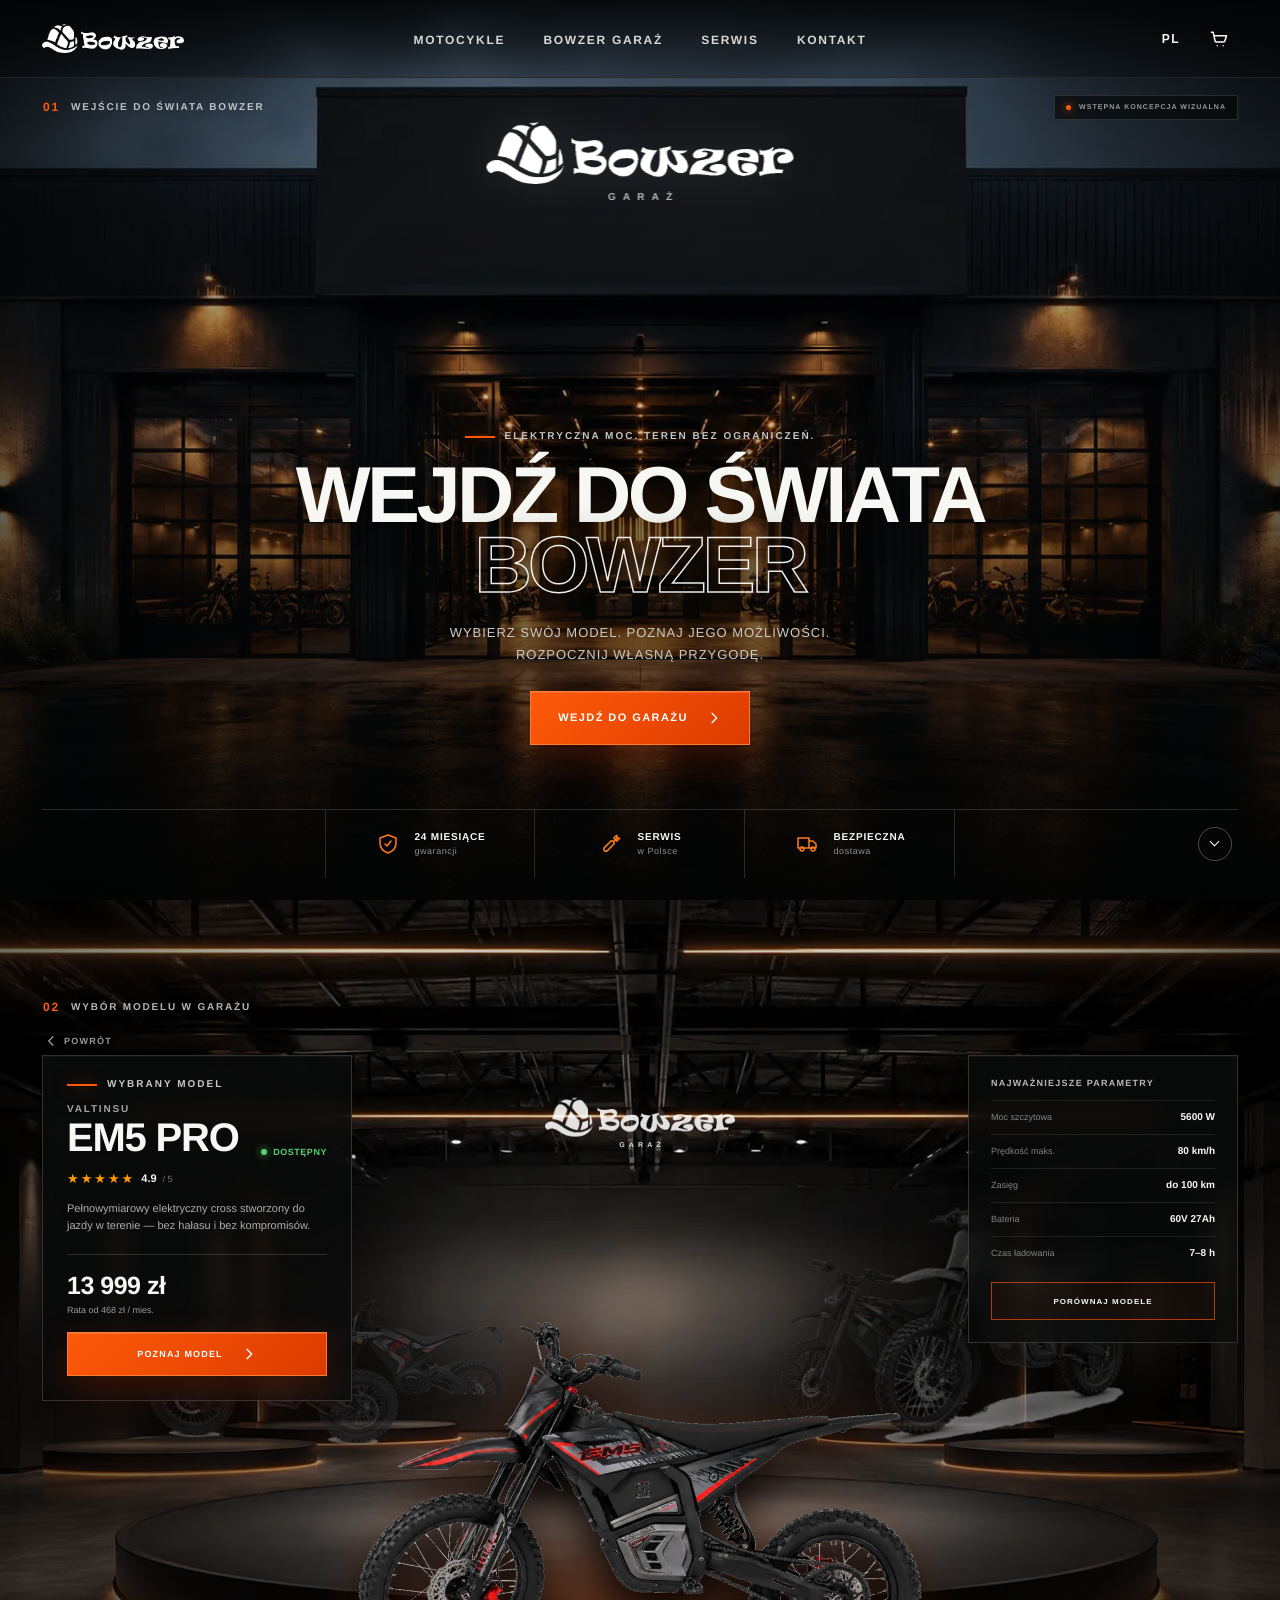
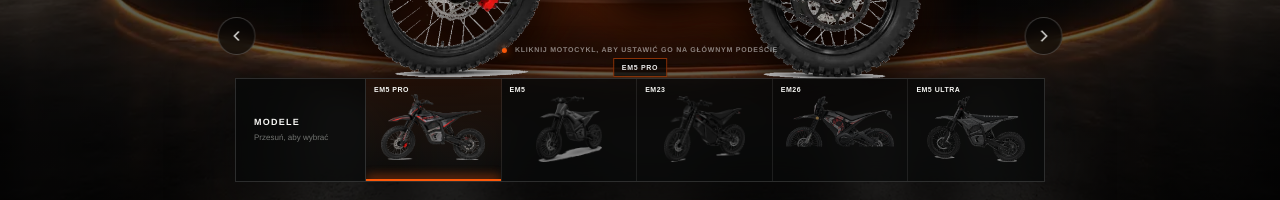
==== bowzer-demo/index.html @ 8c0ab588 "Refresh Bowzer showroom layout" ====
<!doctype html>
<html lang="pl">
<head>
  <meta charset="utf-8">
  <meta name="viewport" content="width=device-width, initial-scale=1">
  <meta name="theme-color" content="#050606">
  <meta name="robots" content="noindex, nofollow, noarchive">
  <title>Bowzer Garaż — wstępna koncepcja wizualna</title>
  <link rel="stylesheet" href="styles.css?v=20260718-4">
</head>
<body>
  <header class="site-header">
    <a class="header-brand" href="#entrance" aria-label="Bowzer — strona główna">
      <img data-asset="bowzer-logo-white.png" src="[data-uri]" alt="Bowzer">
    </a>
    <nav class="desktop-nav" aria-label="Główna nawigacja">
      <a href="#showroom">Motocykle</a>
      <a href="#showroom">Bowzer Garaż</a>
      <a href="#showroom">Serwis</a>
      <a href="#showroom">Kontakt</a>
    </nav>
    <div class="header-actions">
      <button class="language" type="button" aria-label="Język polski">PL</button>
      <button class="icon-button cart" type="button" aria-label="Koszyk">
        <svg viewBox="0 0 24 24" aria-hidden="true"><path d="M3 4h2l2.2 10.1a2 2 0 0 0 2 1.6h7.9a2 2 0 0 0 1.9-1.4L21 8H7M10 20h.01M17 20h.01"/></svg>
      </button>
      <button class="icon-button menu" type="button" aria-label="Menu">
        <svg viewBox="0 0 24 24" aria-hidden="true"><path d="M4 7h16M4 12h16M4 17h16"/></svg>
      </button>
    </div>
  </header>
  <div class="concept-badge"><span></span>Wstępna koncepcja wizualna</div>

  <main>
    <section class="screen entrance" id="entrance" aria-labelledby="entrance-title">
      <div class="scene-label"><span>01</span> Wejście do świata Bowzer</div>
      <div class="building-brand" aria-hidden="true">
        <img data-asset="bowzer-logo-white.png" src="[data-uri]" alt="">
        <span>GARAŻ</span>
      </div>
      <div class="entrance-copy">
        <p class="eyebrow"><span></span> Elektryczna moc. Teren bez ograniczeń.</p>
        <h1 id="entrance-title">Wejdź do świata<br><strong>Bowzer</strong></h1>
        <p class="lead">Wybierz swój model. Poznaj jego możliwości.<br class="desktop-only"> Rozpocznij własną przygodę.</p>
        <a class="primary-button" href="#showroom">
          Wejdź do garażu
          <svg viewBox="0 0 24 24" aria-hidden="true"><path d="m9 5 7 7-7 7"/></svg>
        </a>
      </div>
      <div class="trust-strip" aria-label="Najważniejsze korzyści">
        <div class="trust-item">
          <span class="trust-icon"><svg viewBox="0 0 24 24" aria-hidden="true"><path d="M12 3 20 6v5c0 5-3.4 8.4-8 10-4.6-1.6-8-5-8-10V6l8-3Z"/><path d="m9 12 2 2 4-5"/></svg></span>
          <span><b>24 miesiące</b><small>gwarancji</small></span>
        </div>
        <div class="trust-item">
          <span class="trust-icon"><svg viewBox="0 0 24 24" aria-hidden="true"><path d="m14.7 6.3 3-3a4.2 4.2 0 0 1-5.5 5.5L5.4 15.6a2 2 0 1 0 3 3l6.8-6.8a4.2 4.2 0 0 1 5.5-5.5l-3 3"/></svg></span>
          <span><b>Serwis</b><small>w Polsce</small></span>
        </div>
        <div class="trust-item">
          <span class="trust-icon"><svg viewBox="0 0 24 24" aria-hidden="true"><path d="M3 6h11v10H3zM14 9h4l3 3v4h-7z"/><path d="M7 19a2 2 0 1 0 0-4 2 2 0 0 0 0 4ZM18 19a2 2 0 1 0 0-4 2 2 0 0 0 0 4Z"/></svg></span>
          <span><b>Bezpieczna</b><small>dostawa</small></span>
        </div>
      </div>
      <a class="scroll-cue" href="#showroom" aria-label="Przejdź do garażu"><span></span></a>
    </section>

    <section class="screen showroom is-visible" id="showroom" aria-labelledby="model-title">
      <div class="scene-label"><span>02</span> Wybór modelu w garażu</div>
      <a class="back-link" href="#entrance">
        <svg viewBox="0 0 24 24" aria-hidden="true"><path d="m15 18-6-6 6-6"/></svg>
        Powrót
      </a>
      <div class="showroom-brand" aria-hidden="true">
        <img data-asset="bowzer-logo-white.png" src="[data-uri]" alt="">
        <span>GARAŻ</span>
      </div>

      <div class="bike-scene" role="group" aria-label="Wybierz motocykl z podestu">
        <div class="main-bike-glow"></div>
        <button class="bike-slot is-active" type="button" data-model="em5-pro" data-position="front" aria-label="Wybierz Valtinsu EM5 Pro">
          <img data-asset="em5-pro.png" src="[data-uri]" alt="Valtinsu EM5 Pro">
          <span>EM5 PRO</span>
        </button>
        <button class="bike-slot" type="button" data-model="em5-carbon" data-position="right-near" aria-label="Wybierz Valtinsu EM5">
          <img data-asset="em5-carbon.png" src="[data-uri]" alt="Valtinsu EM5">
          <span>EM5</span>
        </button>
        <button class="bike-slot" type="button" data-model="em23" data-position="right-far" aria-label="Wybierz Valtinsu EM23">
          <img data-asset="em23.png" src="[data-uri]" alt="Valtinsu EM23">
          <span>EM23</span>
        </button>
        <button class="bike-slot" type="button" data-model="em26" data-position="left-far" aria-label="Wybierz Valtinsu EM26">
          <img data-asset="em26.png" src="[data-uri]" alt="Valtinsu EM26">
          <span>EM26</span>
        </button>
        <button class="bike-slot" type="button" data-model="em5-ultra" data-position="left-near" aria-label="Wybierz Valtinsu EM5 Ultra">
          <img data-asset="em5-ultra.png" src="[data-uri]" alt="Valtinsu EM5 Ultra">
          <span>EM5 ULTRA</span>
        </button>
      </div>
      <p class="carousel-hint"><span></span>Kliknij motocykl, aby ustawić go na głównym podeście</p>
      <div class="carousel-nav" aria-label="Sterowanie karuzelą motocykli">
        <button type="button" data-carousel="prev" aria-label="Poprzedni model"><svg viewBox="0 0 24 24" aria-hidden="true"><path d="m15 18-6-6 6-6"/></svg></button>
        <button type="button" data-carousel="next" aria-label="Następny model"><svg viewBox="0 0 24 24" aria-hidden="true"><path d="m9 5 7 7-7 7"/></svg></button>
      </div>

      <article class="model-card">
        <p class="eyebrow"><span></span> Wybrany model</p>
        <div class="model-heading">
          <div>
            <p class="model-kicker">Valtinsu</p>
            <h2 id="model-title" data-field="name">EM5 PRO</h2>
          </div>
          <span class="availability"><i></i><span data-field="status">Dostępny</span></span>
        </div>
        <div class="rating"><span>★★★★★</span><b data-field="rating">4.9</b><small>/ 5</small></div>
        <p class="model-copy" data-field="copy">Pełnowymiarowy elektryczny cross stworzony do jazdy w terenie — bez hałasu i bez kompromisów.</p>
        <div class="mobile-specs" aria-label="Najważniejsze parametry">
          <span><b data-spec="power">5600 W</b><small>Moc szczytowa</small></span>
          <span><b data-spec="speed">80 km/h</b><small>Prędkość maks.</small></span>
          <span><b data-spec="range">do 100 km</b><small>Zasięg</small></span>
        </div>
        <div class="price-row">
          <div><strong data-field="price">13 999 zł</strong><small data-field="installment">Rata od 468 zł / mies.</small></div>
          <a class="primary-button compact" href="#showroom">Poznaj model <svg viewBox="0 0 24 24" aria-hidden="true"><path d="m9 5 7 7-7 7"/></svg></a>
        </div>
      </article>

      <aside class="spec-panel" aria-label="Specyfikacja EM5 Pro">
        <p>Najważniejsze parametry</p>
        <dl>
          <div><dt>Moc szczytowa</dt><dd data-spec="power">5600 W</dd></div>
          <div><dt>Prędkość maks.</dt><dd data-spec="speed">80 km/h</dd></div>
          <div><dt>Zasięg</dt><dd data-spec="range">do 100 km</dd></div>
          <div><dt>Bateria</dt><dd data-spec="battery">60V 27Ah</dd></div>
          <div><dt>Czas ładowania</dt><dd data-spec="charging">7–8 h</dd></div>
        </dl>
        <button type="button" class="outline-button">Porównaj modele</button>
      </aside>

      <div class="model-dock" aria-label="Dostępne modele">
        <div class="dock-caption"><span>Modele</span><small>Przesuń, aby wybrać</small></div>
        <button class="model-thumb active" type="button" data-model="em5-pro" aria-pressed="true">
          <img data-asset="em5-pro.png" src="[data-uri]" alt=""><span>EM5 PRO</span><i></i>
        </button>
        <button class="model-thumb" type="button" data-model="em5-carbon" aria-pressed="false">
          <img data-asset="em5-carbon.png" src="[data-uri]" alt=""><span>EM5</span>
        </button>
        <button class="model-thumb" type="button" data-model="em23" aria-pressed="false">
          <img data-asset="em23.png" src="[data-uri]" alt=""><span>EM23</span>
        </button>
        <button class="model-thumb" type="button" data-model="em26" aria-pressed="false">
          <img data-asset="em26.png" src="[data-uri]" alt=""><span>EM26</span>
        </button>
        <button class="model-thumb" type="button" data-model="em5-ultra" aria-pressed="false">
          <img data-asset="em5-ultra.png" src="[data-uri]" alt=""><span>EM5 ULTRA</span>
        </button>
      </div>
    </section>
  </main>

  <script src="asset-01.js?v=20260718-2"></script>
  <script src="asset-02.js?v=20260718-2"></script>
  <script src="asset-03.js?v=20260718-2"></script>
  <script src="asset-04.js?v=20260718-2"></script>
  <script src="asset-05.js?v=20260718-2"></script>
  <script src="asset-06.js?v=20260718-2"></script>
  <script src="asset-07.js?v=20260718-2"></script>
  <script src="asset-08.js?v=20260718-2"></script>
  <script src="asset-init.js?v=20260718-2"></script>
  <script src="app.js?v=20260718-3"></script>
</body>
</html>
---- bowzer-demo/styles.css ----
:root {
  --ink: #f7f7f4;
  --muted: #a9aaa7;
  --line: rgba(255, 255, 255, .15);
  --panel: rgba(8, 9, 9, .82);
  --orange: #ff5a0a;
  --orange-2: #ff7b1a;
  --green: #58d272;
}

* { box-sizing: border-box; }
html { scroll-behavior: smooth; background: #030404; }
body {
  margin: 0;
  color: var(--ink);
  background: #030404;
  font-family: Arial, Helvetica, sans-serif;
  text-rendering: geometricPrecision;
}
a { color: inherit; text-decoration: none; }
button { color: inherit; font: inherit; }

.site-header {
  position: fixed;
  z-index: 50;
  top: 0;
  left: 0;
  right: 0;
  height: 78px;
  display: grid;
  grid-template-columns: 220px 1fr 220px;
  align-items: center;
  padding: 0 42px;
  border-bottom: 1px solid rgba(255, 255, 255, .12);
  background: linear-gradient(180deg, rgba(2, 3, 3, .86), rgba(2, 3, 3, .25));
  backdrop-filter: blur(7px);
}
.header-brand { display: flex; width: 142px; }
.header-brand img { width: 100%; height: auto; display: block; }
.desktop-nav { display: flex; justify-content: center; gap: clamp(24px, 3vw, 52px); }
.desktop-nav a {
  position: relative;
  padding: 28px 0 26px;
  color: #d7d8d5;
  font-size: 12px;
  font-weight: 700;
  letter-spacing: .14em;
  text-transform: uppercase;
}
.desktop-nav a::after {
  content: "";
  position: absolute;
  left: 0;
  bottom: 18px;
  width: 0;
  height: 2px;
  background: var(--orange);
  transition: width .25s ease;
}
.desktop-nav a:hover::after { width: 100%; }
.header-actions { display: flex; justify-content: flex-end; align-items: center; gap: 10px; }
.language, .icon-button {
  border: 0;
  background: transparent;
  cursor: pointer;
}
.language { font-size: 12px; font-weight: 800; letter-spacing: .12em; padding: 10px; }
.icon-button { width: 38px; height: 38px; display: grid; place-items: center; }
.icon-button svg { width: 20px; fill: none; stroke: currentColor; stroke-width: 1.8; stroke-linecap: round; stroke-linejoin: round; }
.menu { display: none; }
.concept-badge {
  position: fixed;
  z-index: 49;
  top: 95px;
  right: 42px;
  display: flex;
  align-items: center;
  gap: 8px;
  padding: 8px 11px;
  border: 1px solid rgba(255,255,255,.13);
  background: rgba(4,5,5,.62);
  color: rgba(255,255,255,.58);
  backdrop-filter: blur(8px);
  font-size: 7px;
  font-weight: 800;
  letter-spacing: .15em;
  text-transform: uppercase;
}
.concept-badge span { width: 5px; height: 5px; border-radius: 50%; background: var(--orange); box-shadow: 0 0 9px var(--orange); }

.screen {
  position: relative;
  width: 100%;
  height: 100svh;
  min-height: 760px;
  overflow: hidden;
  isolation: isolate;
}
.screen::before {
  content: "";
  position: absolute;
  z-index: -3;
  inset: 0;
  background-position: center;
  background-size: cover;
  transform: scale(1.01);
}
.screen::after { content: ""; position: absolute; z-index: -2; inset: 0; pointer-events: none; }
.entrance::before { background-image: none; }
.entrance::after {
  background:
    linear-gradient(180deg, rgba(2, 3, 3, .18) 20%, rgba(2, 3, 3, .22) 47%, rgba(2, 3, 3, .95) 100%),
    radial-gradient(circle at 50% 52%, transparent 0, rgba(0, 0, 0, .08) 44%, rgba(0, 0, 0, .58) 100%);
}
.showroom::before { background-image: none; }
.showroom::after {
  background:
    linear-gradient(180deg, rgba(1, 2, 2, .24), transparent 31%, rgba(0, 0, 0, .25) 62%, rgba(0, 0, 0, .76)),
    linear-gradient(90deg, rgba(0,0,0,.48), transparent 28%, transparent 72%, rgba(0,0,0,.55));
}
.scene-label {
  position: absolute;
  z-index: 10;
  top: 100px;
  left: 43px;
  display: flex;
  align-items: center;
  gap: 11px;
  color: rgba(255,255,255,.7);
  font-size: 10px;
  font-weight: 700;
  letter-spacing: .18em;
  text-transform: uppercase;
}
.scene-label span { color: var(--orange); font-size: 12px; }
.building-brand {
  position: absolute;
  z-index: 3;
  top: 13.5%;
  left: 50%;
  width: min(24vw, 350px);
  transform: translateX(-50%);
  display: flex;
  flex-direction: column;
  align-items: center;
  filter: drop-shadow(0 0 22px rgba(255, 255, 255, .12));
}
.building-brand img { display: block; width: 100%; }
.building-brand span {
  margin-top: 8px;
  color: rgba(255,255,255,.7);
  font-size: 10px;
  font-weight: 800;
  letter-spacing: .72em;
  transform: translateX(.36em);
}
.entrance-copy {
  position: absolute;
  z-index: 5;
  left: 50%;
  bottom: 155px;
  width: min(880px, calc(100% - 60px));
  transform: translateX(-50%);
  text-align: center;
}
.eyebrow {
  margin: 0 0 18px;
  display: flex;
  align-items: center;
  justify-content: center;
  gap: 10px;
  color: #c8c8c5;
  font-size: 10px;
  font-weight: 800;
  letter-spacing: .2em;
  text-transform: uppercase;
}
.eyebrow span { width: 30px; height: 2px; background: var(--orange); box-shadow: 0 0 16px rgba(255,90,10,.6); }
.entrance h1 {
  margin: 0;
  font-family: "Arial Narrow", "Roboto Condensed", Arial, sans-serif;
  font-size: clamp(54px, 6.2vw, 92px);
  font-weight: 700;
  line-height: .88;
  letter-spacing: -.045em;
  text-transform: uppercase;
  text-shadow: 0 4px 36px rgba(0,0,0,.62);
}
.entrance h1 strong { color: transparent; -webkit-text-stroke: 1.5px rgba(255,255,255,.92); font-weight: 800; }
.lead { margin: 22px 0 26px; color: #cacbc8; font-size: 13px; line-height: 1.65; letter-spacing: .075em; text-transform: uppercase; }
.primary-button {
  display: inline-flex;
  align-items: center;
  justify-content: center;
  gap: 18px;
  min-width: 220px;
  height: 54px;
  padding: 0 24px;
  color: white;
  background: linear-gradient(135deg, var(--orange), #db3b00);
  border: 1px solid #ff7a32;
  box-shadow: 0 14px 38px rgba(190, 48, 0, .28), inset 0 1px rgba(255,255,255,.15);
  font-size: 11px;
  font-weight: 900;
  letter-spacing: .13em;
  text-transform: uppercase;
  transition: transform .2s ease, box-shadow .2s ease;
}
.primary-button:hover { transform: translateY(-2px); box-shadow: 0 18px 42px rgba(230, 61, 0, .38), inset 0 1px rgba(255,255,255,.15); }
.primary-button svg { width: 16px; fill: none; stroke: currentColor; stroke-width: 2; stroke-linecap: round; stroke-linejoin: round; }
.trust-strip {
  position: absolute;
  z-index: 5;
  left: 42px;
  right: 42px;
  bottom: 22px;
  display: flex;
  justify-content: center;
  gap: 0;
  border-top: 1px solid var(--line);
}
.trust-item {
  width: 210px;
  min-height: 68px;
  display: flex;
  align-items: center;
  justify-content: center;
  gap: 13px;
  border-right: 1px solid var(--line);
}
.trust-item:first-child { border-left: 1px solid var(--line); }
.trust-icon { color: var(--orange-2); width: 27px; height: 27px; display: grid; place-items: center; }
.trust-icon svg { width: 24px; fill: none; stroke: currentColor; stroke-width: 1.55; stroke-linecap: round; stroke-linejoin: round; }
.trust-item span:last-child { display: flex; flex-direction: column; gap: 3px; }
.trust-item b { font-size: 10px; letter-spacing: .08em; text-transform: uppercase; }
.trust-item small { color: #8d8f8d; font-size: 9px; letter-spacing: .06em; }
.scroll-cue { position: absolute; z-index: 7; right: 48px; bottom: 39px; width: 34px; height: 34px; border: 1px solid rgba(255,255,255,.28); border-radius: 50%; }
.scroll-cue span { position: absolute; width: 7px; height: 7px; border-right: 1px solid white; border-bottom: 1px solid white; transform: rotate(45deg); left: 12px; top: 10px; }

.back-link {
  position: absolute;
  z-index: 12;
  top: 132px;
  left: 42px;
  display: flex;
  align-items: center;
  gap: 4px;
  color: rgba(255,255,255,.6);
  font-size: 9px;
  font-weight: 800;
  letter-spacing: .14em;
  text-transform: uppercase;
}
.back-link svg { width: 18px; fill: none; stroke: currentColor; stroke-width: 1.8; }
.showroom-brand {
  position: absolute;
  z-index: 2;
  top: 24.8%;
  left: 50%;
  width: 190px;
  transform: translate(-50%, -50%);
  display: flex;
  flex-direction: column;
  align-items: center;
  opacity: .88;
  filter: drop-shadow(0 0 20px rgba(255,255,255,.08));
}
.showroom-brand img { width: 100%; }
.showroom-brand span { margin-top: 5px; font-size: 7px; font-weight: 900; letter-spacing: .6em; transform: translateX(.3em); }
.bike-scene { position: absolute; z-index: 3; inset: 0; perspective: 1400px; pointer-events: none; }
.bike-slot {
  position: absolute;
  display: block;
  padding: 0;
  border: 0;
  background: transparent;
  cursor: pointer;
  pointer-events: auto;
  transform: translateX(-50%);
  transform-origin: 50% 85%;
  transition: left .72s cubic-bezier(.22,.75,.22,1), right .72s cubic-bezier(.22,.75,.22,1), bottom .72s cubic-bezier(.22,.75,.22,1), width .72s cubic-bezier(.22,.75,.22,1), opacity .55s ease, filter .55s ease, transform .72s cubic-bezier(.22,.75,.22,1);
}
.bike-slot img { display: block; width: 100%; height: auto; pointer-events: none; filter: drop-shadow(0 18px 20px rgba(0,0,0,.82)); transition: filter .4s ease, transform .55s cubic-bezier(.22,.75,.22,1); }
.bike-slot span {
  position: absolute;
  left: 50%;
  bottom: -20px;
  padding: 5px 8px;
  border: 1px solid rgba(255,255,255,.12);
  background: rgba(5,6,6,.72);
  color: rgba(255,255,255,.7);
  font-size: 7px;
  font-weight: 900;
  letter-spacing: .1em;
  white-space: nowrap;
  transform: translateX(-50%);
  opacity: 0;
  transition: opacity .25s ease, color .25s ease, border-color .25s ease;
}
.bike-slot:hover span, .bike-slot:focus-visible span { opacity: 1; }
.bike-slot:focus-visible { outline: 1px solid var(--orange); outline-offset: 8px; }
.bike-slot[data-position="front"] { z-index: 6; left: 50%; bottom: 13.5%; width: min(44vw, 680px); opacity: 1; filter: none; }
.bike-slot[data-position="front"] img { filter: drop-shadow(0 26px 22px rgba(0,0,0,.9)) drop-shadow(0 0 22px rgba(255,75,0,.16)); }
.bike-slot[data-position="front"] span { bottom: 2px; color: white; border-color: rgba(255,90,10,.55); opacity: 1; }
.bike-slot[data-position="left-near"] { z-index: 3; left: 21.5%; bottom: 34%; width: min(19vw, 330px); opacity: .74; filter: brightness(.72) saturate(.72); transform: translateX(-50%) rotateY(7deg); }
.bike-slot[data-position="left-far"] { z-index: 2; left: 31.5%; bottom: 37.4%; width: min(16vw, 275px); opacity: .58; filter: brightness(.6) saturate(.6); transform: translateX(-50%) rotateY(4deg); }
.bike-slot[data-position="right-far"] { z-index: 2; left: 68.5%; bottom: 37.4%; width: min(16vw, 275px); opacity: .58; filter: brightness(.6) saturate(.6); transform: translateX(-50%) rotateY(-4deg); }
.bike-slot[data-position="right-near"] { z-index: 3; left: 78%; bottom: 34%; width: min(19vw, 330px); opacity: .74; filter: brightness(.72) saturate(.72); transform: translateX(-50%) rotateY(-7deg); }
.bike-slot[data-position="left-near"]:hover, .bike-slot[data-position="left-far"]:hover, .bike-slot[data-position="right-far"]:hover, .bike-slot[data-position="right-near"]:hover { opacity: .96; filter: brightness(.95) saturate(.95); }
.bike-slot.is-turning img { animation: bike-turn .68s cubic-bezier(.2,.72,.2,1); }
.main-bike-glow { position: absolute; z-index: 4; left: 50%; bottom: 126px; width: min(46vw, 680px); height: 145px; transform: translateX(-50%); border-radius: 50%; background: radial-gradient(ellipse, rgba(255,82,0,.28), rgba(255,82,0,0) 68%); filter: blur(18px); }
.carousel-hint { position: absolute; z-index: 7; left: 50%; bottom: 146px; display: flex; align-items: center; gap: 8px; margin: 0; color: rgba(255,255,255,.5); font-size: 7px; font-weight: 800; letter-spacing: .11em; text-transform: uppercase; transform: translateX(-50%); }
.carousel-hint span { width: 5px; height: 5px; border-radius: 50%; background: var(--orange); box-shadow: 0 0 9px var(--orange); }
.carousel-nav { position: absolute; z-index: 10; left: 50%; bottom: 145px; width: min(66vw, 980px); display: flex; justify-content: space-between; transform: translateX(-50%); pointer-events: none; }
.carousel-nav button { width: 38px; height: 38px; display: grid; place-items: center; border: 1px solid rgba(255,255,255,.22); border-radius: 50%; background: rgba(5,6,6,.66); cursor: pointer; pointer-events: auto; backdrop-filter: blur(7px); transition: border-color .2s ease, background .2s ease, transform .2s ease; }
.carousel-nav button:hover { border-color: var(--orange); background: rgba(255,90,10,.13); transform: scale(1.06); }
.carousel-nav svg { width: 18px; fill: none; stroke: currentColor; stroke-width: 1.7; }
.model-card {
  position: absolute;
  z-index: 8;
  top: 155px;
  left: 42px;
  width: 310px;
  padding: 23px 24px 24px;
  border: 1px solid rgba(255,255,255,.16);
  background: linear-gradient(145deg, rgba(10,11,11,.91), rgba(8,9,9,.68));
  box-shadow: 0 24px 70px rgba(0,0,0,.38), inset 0 1px rgba(255,255,255,.04);
  backdrop-filter: blur(10px);
}
.model-card .eyebrow { justify-content: flex-start; margin-bottom: 14px; }
.model-heading { display: flex; align-items: flex-end; justify-content: space-between; gap: 10px; }
.model-kicker { margin: 0 0 4px; color: #a5a6a4; font-size: 10px; font-weight: 800; letter-spacing: .18em; text-transform: uppercase; }
.model-card h2 { margin: 0; font-family: "Arial Narrow", Arial, sans-serif; font-size: 40px; line-height: .95; letter-spacing: -.03em; }
.availability { display: flex; align-items: center; gap: 6px; color: var(--green); font-size: 9px; font-weight: 800; text-transform: uppercase; letter-spacing: .06em; }
.availability i { width: 6px; height: 6px; border-radius: 50%; background: var(--green); box-shadow: 0 0 9px var(--green); }
.rating { margin-top: 14px; display: flex; align-items: center; gap: 6px; }
.rating span { color: #ff9a00; font-size: 13px; letter-spacing: 2px; }
.rating b { font-size: 11px; }
.rating small { color: #747673; font-size: 9px; }
.rating.is-unrated span, .rating.is-unrated small { display: none; }
.model-copy { margin: 14px 0 19px; color: #adaeab; font-size: 11px; line-height: 1.55; }
.price-row { display: flex; flex-direction: column; gap: 17px; padding-top: 17px; border-top: 1px solid var(--line); }
.price-row > div { display: flex; flex-direction: column; gap: 4px; }
.price-row strong { font-size: 25px; letter-spacing: -.02em; }
.price-row small { color: #9b9c99; font-size: 9px; }
.primary-button.compact { min-width: 0; width: 100%; height: 44px; font-size: 9px; }
.mobile-specs { display: none; }
.spec-panel {
  position: absolute;
  z-index: 8;
  top: 155px;
  right: 42px;
  width: 270px;
  padding: 22px;
  border: 1px solid rgba(255,255,255,.16);
  background: linear-gradient(215deg, rgba(10,11,11,.9), rgba(8,9,9,.66));
  box-shadow: 0 24px 70px rgba(0,0,0,.35), inset 0 1px rgba(255,255,255,.04);
  backdrop-filter: blur(10px);
}
.spec-panel > p { margin: 0 0 12px; color: #b9bab7; font-size: 9px; font-weight: 800; letter-spacing: .14em; text-transform: uppercase; }
.spec-panel dl { margin: 0; }
.spec-panel dl div { display: flex; justify-content: space-between; gap: 16px; padding: 11px 0; border-top: 1px solid rgba(255,255,255,.1); }
.spec-panel dt { color: #828481; font-size: 9px; }
.spec-panel dd { margin: 0; font-size: 10px; font-weight: 800; }
.outline-button { width: 100%; height: 38px; margin-top: 12px; border: 1px solid rgba(255,90,10,.65); background: rgba(255,90,10,.04); color: #f7f7f4; font-size: 8px; font-weight: 900; letter-spacing: .13em; text-transform: uppercase; }
.model-dock {
  position: absolute;
  z-index: 9;
  left: 50%;
  bottom: 18px;
  width: min(810px, calc(100% - 84px));
  height: 104px;
  transform: translateX(-50%);
  display: grid;
  grid-template-columns: 130px repeat(5, 1fr);
  border: 1px solid rgba(255,255,255,.15);
  background: rgba(7,8,8,.82);
  box-shadow: 0 20px 60px rgba(0,0,0,.55);
  backdrop-filter: blur(12px);
}
.dock-caption { display: flex; flex-direction: column; justify-content: center; padding: 0 18px; border-right: 1px solid var(--line); }
.dock-caption span { font-size: 9px; font-weight: 900; letter-spacing: .14em; text-transform: uppercase; }
.dock-caption small { margin-top: 6px; color: #727471; font-size: 8px; line-height: 1.35; }
.model-thumb {
  position: relative;
  min-width: 0;
  overflow: hidden;
  padding: 8px 7px 6px;
  border: 0;
  border-right: 1px solid rgba(255,255,255,.09);
  background: transparent;
  cursor: pointer;
}
.model-thumb:last-child { border-right: 0; }
.model-thumb img { width: 100%; height: 66px; object-fit: contain; filter: grayscale(.55) brightness(.68); transition: filter .2s ease, transform .2s ease; }
.model-thumb span { position: absolute; left: 8px; top: 7px; font-size: 7px; font-weight: 900; letter-spacing: .07em; }
.model-thumb i { position: absolute; left: 0; right: 0; bottom: 0; height: 2px; background: var(--orange); box-shadow: 0 0 12px var(--orange); }
.model-thumb:hover img, .model-thumb.active img { filter: none; transform: translateY(-2px); }
.model-thumb.active { background: linear-gradient(180deg, rgba(255,90,10,.09), transparent); }
.model-thumb.active::after { content: ""; position: absolute; left: 0; right: 0; bottom: 0; height: 2px; background: var(--orange); box-shadow: 0 0 12px var(--orange); }

@keyframes rise-in { from { opacity: 0; transform: translateY(18px); } to { opacity: 1; transform: translateY(0); } }
@keyframes sign-in { from { opacity: 0; transform: translate(-50%, -12px); filter: blur(5px) drop-shadow(0 0 22px rgba(255,255,255,.12)); } to { opacity: 1; transform: translate(-50%, 0); filter: blur(0) drop-shadow(0 0 22px rgba(255,255,255,.12)); } }
@keyframes bike-turn { 0% { transform: scaleX(1); filter: brightness(1); } 48% { transform: scaleX(.28) translateY(-4px); filter: brightness(.42); } 100% { transform: scaleX(1); filter: brightness(1); } }
@keyframes panel-left { from { opacity: 0; transform: translateX(-24px); } to { opacity: 1; transform: translateX(0); } }
@keyframes panel-right { from { opacity: 0; transform: translateX(24px); } to { opacity: 1; transform: translateX(0); } }
@keyframes dock-in { from { opacity: 0; transform: translate(-50%, 20px); } to { opacity: 1; transform: translate(-50%, 0); } }
@keyframes dock-in-mobile { from { opacity: 0; transform: translateY(20px); } to { opacity: 1; transform: translateY(0); } }
.entrance .building-brand { opacity: 0; animation: sign-in .85s .12s cubic-bezier(.2,.8,.2,1) forwards; }
.entrance-copy .eyebrow { opacity: 0; animation: rise-in .55s .28s ease-out forwards; }
.entrance-copy h1 { opacity: 0; animation: rise-in .7s .36s cubic-bezier(.2,.8,.2,1) forwards; }
.entrance-copy .lead { opacity: 0; animation: rise-in .55s .48s ease-out forwards; }
.entrance-copy .primary-button { opacity: 0; animation: rise-in .55s .56s ease-out forwards; }
.entrance .trust-strip { opacity: 0; animation: rise-in .55s .68s ease-out forwards; }
.showroom .bike-slot, .showroom .model-card, .showroom .spec-panel, .showroom .model-dock { opacity: 0; }
.showroom.is-visible .bike-slot { opacity: var(--slot-opacity, .58); }
.showroom.is-visible .bike-slot[data-position="front"] { --slot-opacity: 1; }
.showroom.is-visible .bike-slot[data-position="left-near"], .showroom.is-visible .bike-slot[data-position="right-near"] { --slot-opacity: .74; }
.showroom.is-visible .model-card { animation: panel-left .6s .28s ease-out forwards; }
.showroom.is-visible .spec-panel { animation: panel-right .6s .36s ease-out forwards; }
.showroom.is-visible .model-dock { animation: dock-in .6s .46s ease-out forwards; }

@media (max-aspect-ratio: 16/9) and (min-width: 981px) {
  .bike-slot[data-position="left-near"], .bike-slot[data-position="right-near"] { bottom: 39.5%; }
  .bike-slot[data-position="left-far"], .bike-slot[data-position="right-far"] { bottom: 41.8%; }
}

@media (max-width: 980px) {
  .site-header { height: 64px; grid-template-columns: 1fr auto; padding: 0 18px; }
  .header-brand { width: 118px; }
  .desktop-nav, .cart { display: none; }
  .menu { display: grid; }
  .concept-badge { top: 78px; right: 18px; padding: 7px 9px; font-size: 0; }
  .concept-badge::after { content: "Koncepcja"; font-size: 6px; }
  .header-actions { grid-column: 2; }
  .screen { min-height: 720px; }
  .scene-label { top: 82px; left: 19px; font-size: 8px; }
  .building-brand { top: 14.5%; width: min(54vw, 235px); }
  .entrance::before { background-position: 50% center; }
  .entrance::after { background: linear-gradient(180deg, rgba(2,3,3,.13) 10%, rgba(2,3,3,.04) 36%, rgba(2,3,3,.76) 61%, rgba(2,3,3,.98) 100%); }
  .entrance-copy { left: 21px; right: 21px; bottom: 155px; width: auto; transform: none; text-align: left; }
  .entrance-copy .eyebrow { justify-content: flex-start; margin-bottom: 13px; font-size: 8px; line-height: 1.4; }
  .entrance h1 { font-size: clamp(46px, 14.5vw, 67px); line-height: .9; }
  .entrance h1 strong { -webkit-text-stroke-width: 1px; }
  .lead { margin: 17px 0 21px; font-size: 9px; line-height: 1.6; letter-spacing: .055em; }
  .primary-button { width: 100%; height: 50px; }
  .desktop-only { display: none; }
  .trust-strip { left: 19px; right: 19px; bottom: 23px; }
  .trust-item { width: 33.333%; min-height: 62px; flex-direction: column; gap: 5px; text-align: center; }
  .trust-icon { width: 22px; height: 22px; }
  .trust-icon svg { width: 20px; }
  .trust-item b { font-size: 7px; }
  .trust-item small { display: block; font-size: 6px; }
  .scroll-cue { display: none; }

  .showroom::before { background-position: 50% center; }
  .showroom::after { background: linear-gradient(180deg, rgba(0,0,0,.18), rgba(0,0,0,.04) 28%, rgba(0,0,0,.35) 43%, rgba(0,0,0,.96) 68%); }
  .showroom .scene-label { left: 50%; transform: translateX(-50%); white-space: nowrap; }
  .back-link { top: 83px; left: 15px; font-size: 0; }
  .back-link svg { width: 24px; }
  .showroom-brand { top: 15.5%; width: 132px; }
  .bike-scene { top: 0; height: 385px; }
  .bike-slot { display: none; }
  .bike-slot[data-position="front"] { display: block; top: 124px; bottom: auto; left: 50%; width: min(100vw, 490px); opacity: 1; }
  .bike-slot[data-position="front"] span { bottom: -2px; }
  .main-bike-glow { bottom: auto; top: 268px; width: 90vw; height: 90px; }
  .carousel-hint { display: none; }
  .carousel-nav { top: 240px; bottom: auto; width: calc(100% - 30px); }
  .carousel-nav button { width: 34px; height: 34px; }
  .model-card { top: 385px; left: 18px; right: 18px; width: auto; padding: 17px 17px 16px; }
  .model-card .eyebrow { display: none; }
  .model-card h2 { font-size: 34px; }
  .model-kicker { font-size: 8px; }
  .availability { font-size: 8px; }
  .rating { position: absolute; top: 22px; right: 17px; margin: 0; }
  .rating span { font-size: 10px; }
  .rating b, .rating small { display: none; }
  .model-copy { margin: 10px 0 12px; font-size: 9px; line-height: 1.45; }
  .mobile-specs { display: grid; grid-template-columns: repeat(3, 1fr); border-top: 1px solid var(--line); border-bottom: 1px solid var(--line); }
  .mobile-specs span { display: flex; flex-direction: column; gap: 4px; padding: 10px 5px; text-align: center; border-right: 1px solid var(--line); }
  .mobile-specs span:last-child { border-right: 0; }
  .mobile-specs b { font-size: 10px; }
  .mobile-specs small { color: #797b78; font-size: 7px; }
  .price-row { display: grid; grid-template-columns: .9fr 1.1fr; align-items: center; gap: 12px; padding-top: 13px; border-top: 0; }
  .price-row strong { font-size: 20px; }
  .price-row small { font-size: 7px; }
  .primary-button.compact { height: 43px; }
  .spec-panel { display: none; }
  .model-dock { left: 18px; right: 18px; bottom: 13px; width: auto; height: 104px; transform: none; grid-template-columns: repeat(5, 1fr); }
  .showroom.is-visible .model-dock { animation-name: dock-in-mobile; }
  .dock-caption { display: none; }
  .model-thumb img { height: 75px; }
  .model-thumb span { font-size: 7px; }
}

@media (prefers-reduced-motion: reduce) {
  html { scroll-behavior: auto; }
  *, *::before, *::after { animation-duration: .01ms !important; animation-delay: 0ms !important; transition-duration: .01ms !important; }
}

@media (max-width: 420px) and (max-height: 780px) {
  .entrance-copy { bottom: 135px; }
  .lead { margin: 12px 0 15px; }
  .showroom-brand { top: 15%; }
  .bike-slot[data-position="front"] { top: 110px; width: 420px; }
  .model-card { top: 340px; }
  .model-dock { height: 92px; }
  .model-thumb img { height: 63px; }
}
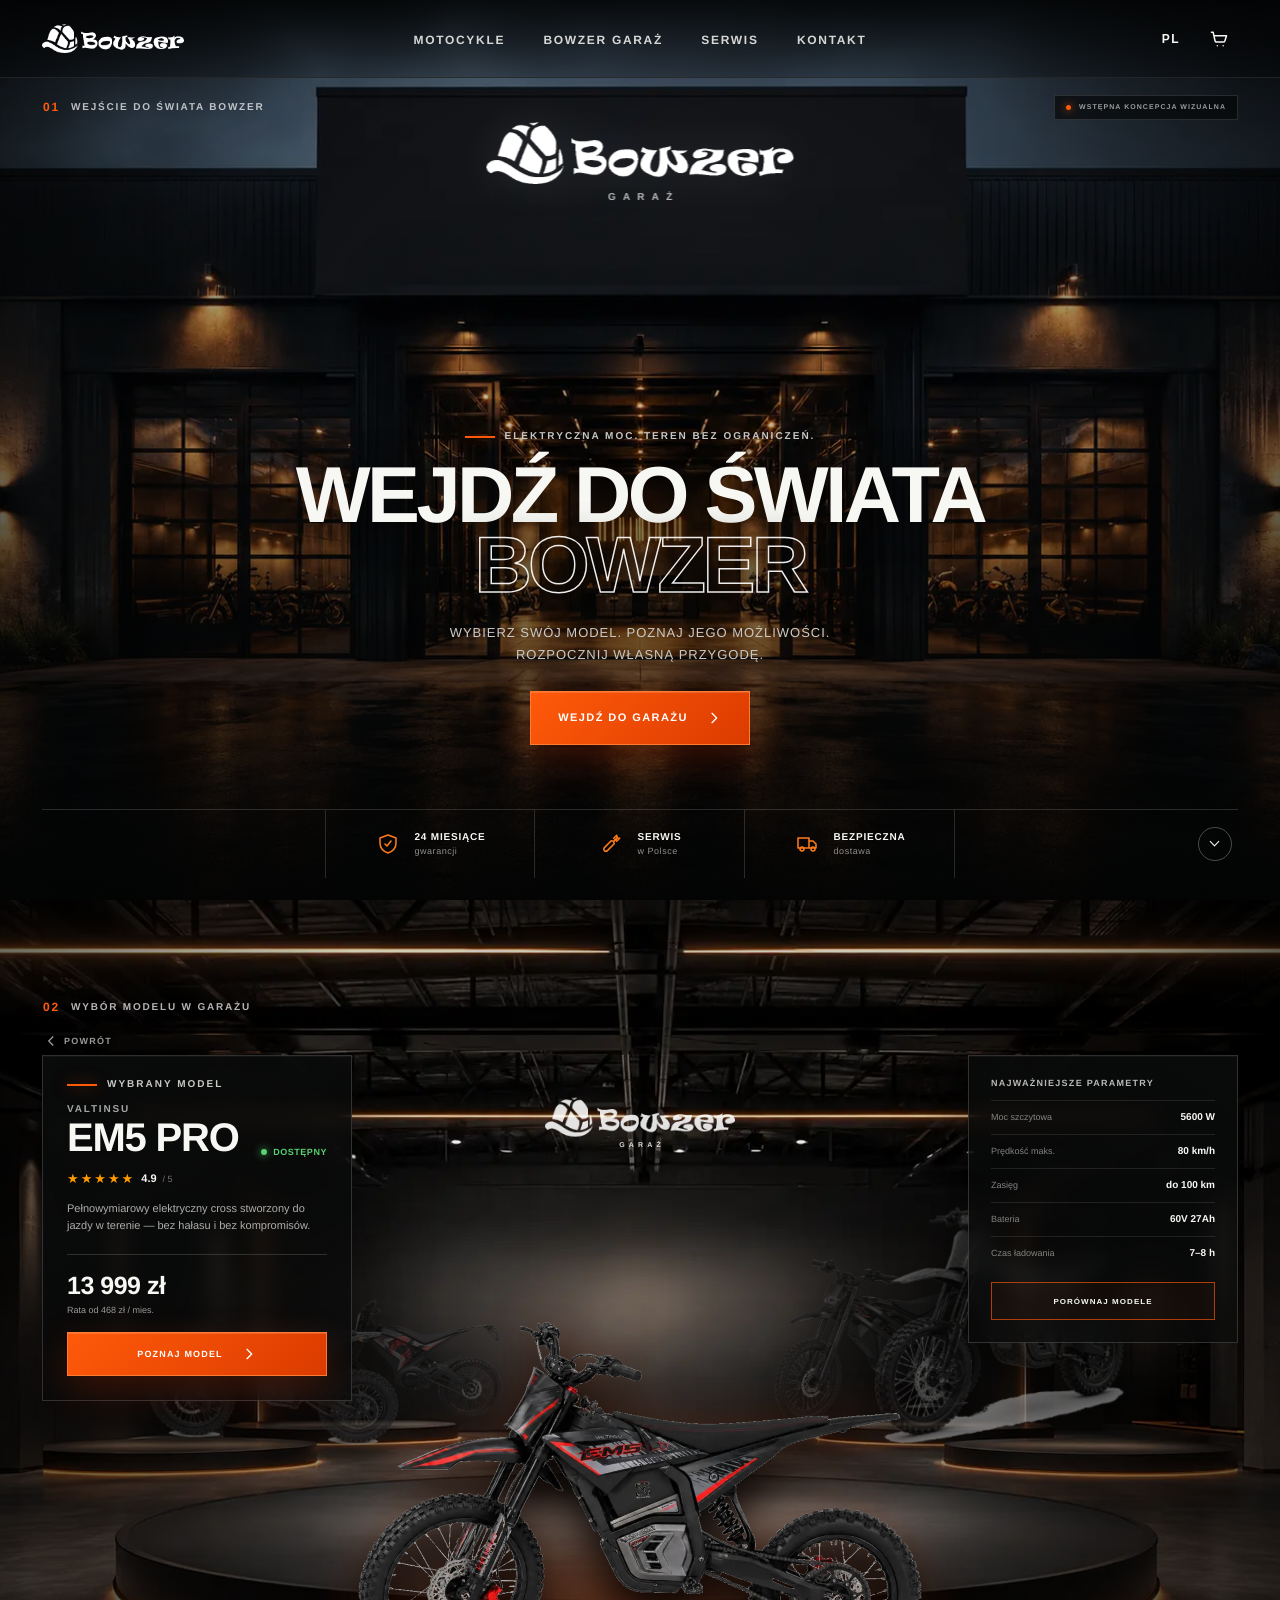
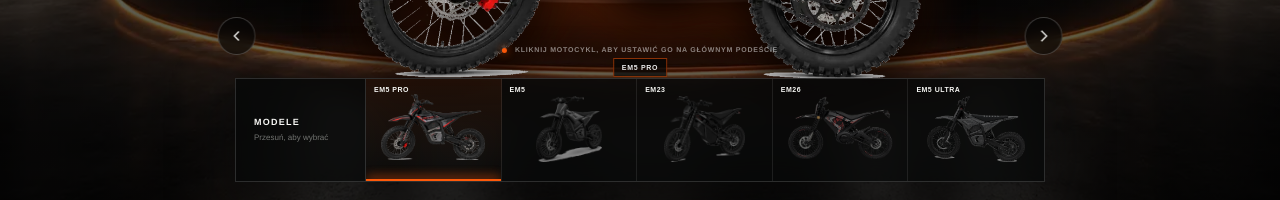
==== commit 678ab85e: "Refresh restored EM26 showroom asset" ====
--- a/bowzer-demo/index.html
+++ b/bowzer-demo/index.html
@@ -6,7 +6,7 @@
   <meta name="theme-color" content="#050606">
   <meta name="robots" content="noindex, nofollow, noarchive">
   <title>Bowzer Garaż — wstępna koncepcja wizualna</title>
-  <link rel="stylesheet" href="styles.css?v=20260718-4">
+  <link rel="stylesheet" href="styles.css?v=20260718-5">
 </head>
 <body>
   <header class="site-header">
@@ -165,7 +165,7 @@
   <script src="asset-04.js?v=20260718-2"></script>
   <script src="asset-05.js?v=20260718-2"></script>
   <script src="asset-06.js?v=20260718-2"></script>
-  <script src="asset-07.js?v=20260718-2"></script>
+  <script src="asset-07.js?v=20260718-em26-v2"></script>
   <script src="asset-08.js?v=20260718-2"></script>
   <script src="asset-init.js?v=20260718-2"></script>
   <script src="app.js?v=20260718-3"></script>
--- a/bowzer-demo/styles.css
+++ b/bowzer-demo/styles.css
@@ -299,7 +299,7 @@
 }
 .bike-slot:hover span, .bike-slot:focus-visible span { opacity: 1; }
 .bike-slot:focus-visible { outline: 1px solid var(--orange); outline-offset: 8px; }
-.bike-slot[data-position="front"] { z-index: 6; left: 50%; bottom: 13.5%; width: min(44vw, 680px); opacity: 1; filter: none; }
+.bike-slot[data-position="front"] { z-index: 6; left: 50%; bottom: 13.5%; width: min(44vw, 680px); opacity: 1; filter: none; pointer-events: none; }
 .bike-slot[data-position="front"] img { filter: drop-shadow(0 26px 22px rgba(0,0,0,.9)) drop-shadow(0 0 22px rgba(255,75,0,.16)); }
 .bike-slot[data-position="front"] span { bottom: 2px; color: white; border-color: rgba(255,90,10,.55); opacity: 1; }
 .bike-slot[data-position="left-near"] { z-index: 3; left: 21.5%; bottom: 34%; width: min(19vw, 330px); opacity: .74; filter: brightness(.72) saturate(.72); transform: translateX(-50%) rotateY(7deg); }
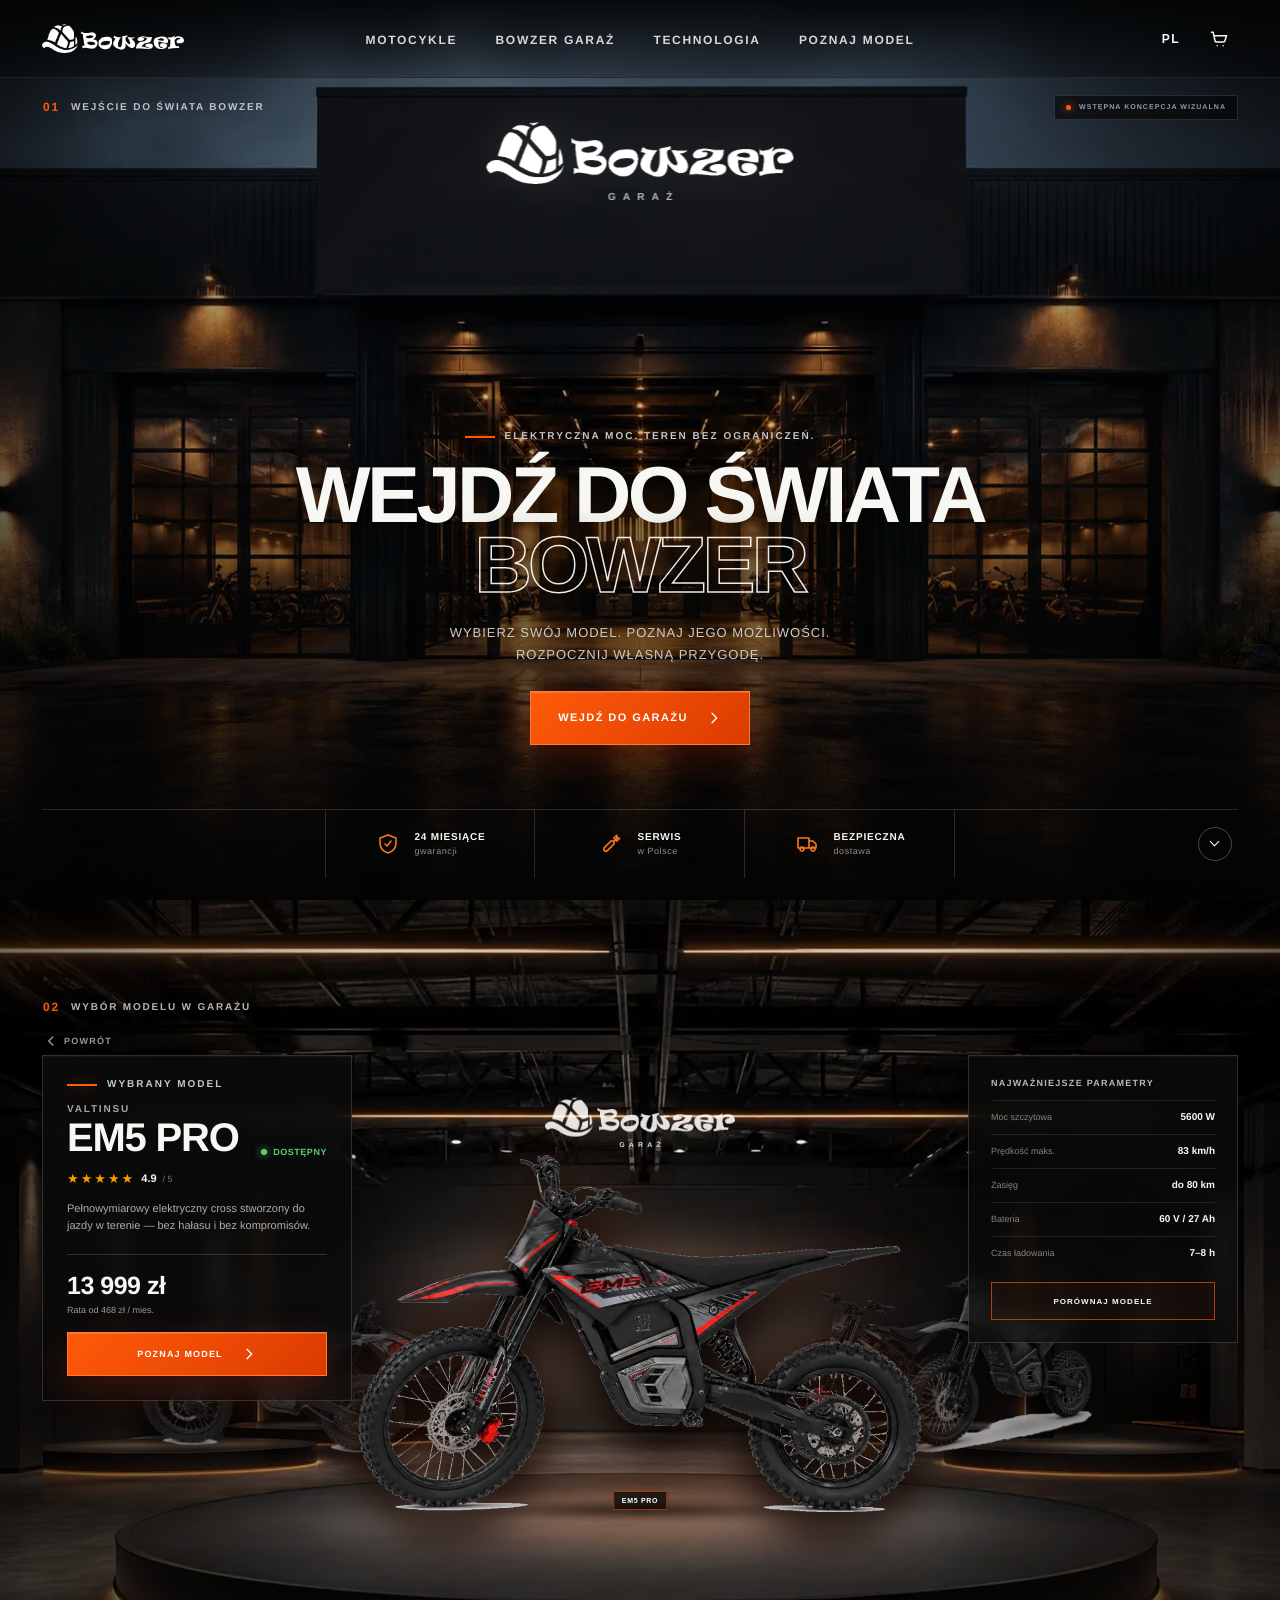
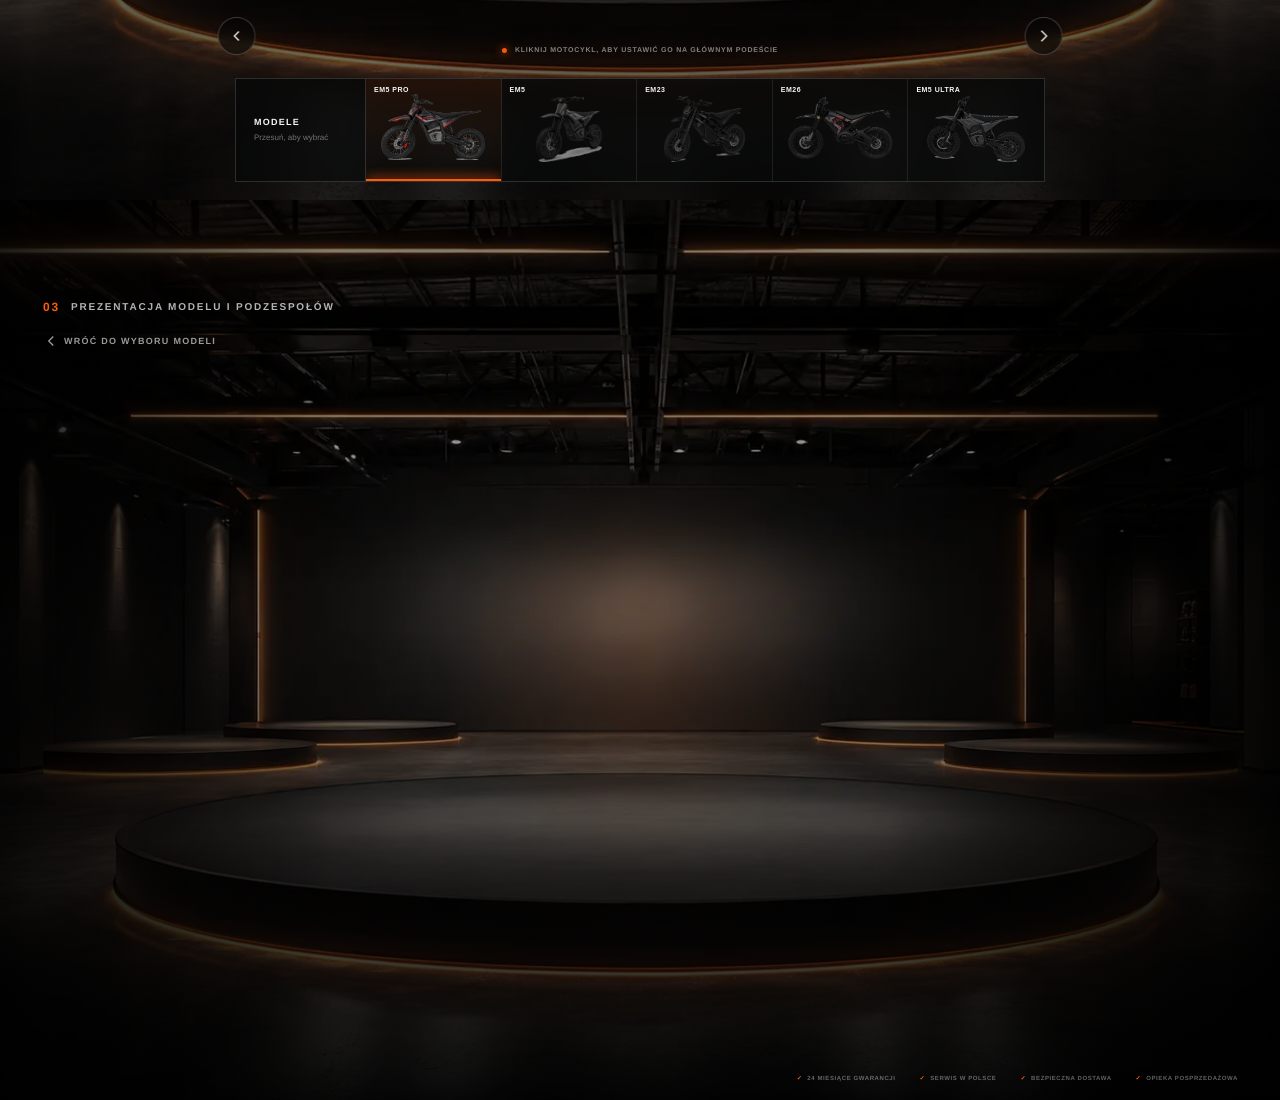
==== commit 85cc56c0: "Add polished Bowzer three-stage showroom concept" ====
--- a/bowzer-demo/index.html
+++ b/bowzer-demo/index.html
@@ -6,7 +6,7 @@
   <meta name="theme-color" content="#050606">
   <meta name="robots" content="noindex, nofollow, noarchive">
   <title>Bowzer Garaż — wstępna koncepcja wizualna</title>
-  <link rel="stylesheet" href="styles.css?v=20260718-5">
+  <link rel="stylesheet" href="styles.css?v=20260718-6">
 </head>
 <body>
   <header class="site-header">
@@ -16,8 +16,8 @@
     <nav class="desktop-nav" aria-label="Główna nawigacja">
       <a href="#showroom">Motocykle</a>
       <a href="#showroom">Bowzer Garaż</a>
-      <a href="#showroom">Serwis</a>
-      <a href="#showroom">Kontakt</a>
+      <a href="#model-presentation">Technologia</a>
+      <a href="#model-presentation">Poznaj model</a>
     </nav>
     <div class="header-actions">
       <button class="language" type="button" aria-label="Język polski">PL</button>
@@ -117,12 +117,12 @@
         <p class="model-copy" data-field="copy">Pełnowymiarowy elektryczny cross stworzony do jazdy w terenie — bez hałasu i bez kompromisów.</p>
         <div class="mobile-specs" aria-label="Najważniejsze parametry">
           <span><b data-spec="power">5600 W</b><small>Moc szczytowa</small></span>
-          <span><b data-spec="speed">80 km/h</b><small>Prędkość maks.</small></span>
-          <span><b data-spec="range">do 100 km</b><small>Zasięg</small></span>
+          <span><b data-spec="speed">83 km/h</b><small>Prędkość maks.</small></span>
+          <span><b data-spec="range">do 80 km</b><small>Zasięg</small></span>
         </div>
         <div class="price-row">
           <div><strong data-field="price">13 999 zł</strong><small data-field="installment">Rata od 468 zł / mies.</small></div>
-          <a class="primary-button compact" href="#showroom">Poznaj model <svg viewBox="0 0 24 24" aria-hidden="true"><path d="m9 5 7 7-7 7"/></svg></a>
+          <a class="primary-button compact" href="#model-presentation">Poznaj model <svg viewBox="0 0 24 24" aria-hidden="true"><path d="m9 5 7 7-7 7"/></svg></a>
         </div>
       </article>
 
@@ -130,9 +130,9 @@
         <p>Najważniejsze parametry</p>
         <dl>
           <div><dt>Moc szczytowa</dt><dd data-spec="power">5600 W</dd></div>
-          <div><dt>Prędkość maks.</dt><dd data-spec="speed">80 km/h</dd></div>
-          <div><dt>Zasięg</dt><dd data-spec="range">do 100 km</dd></div>
-          <div><dt>Bateria</dt><dd data-spec="battery">60V 27Ah</dd></div>
+          <div><dt>Prędkość maks.</dt><dd data-spec="speed">83 km/h</dd></div>
+          <div><dt>Zasięg</dt><dd data-spec="range">do 80 km</dd></div>
+          <div><dt>Bateria</dt><dd data-spec="battery">60 V / 27 Ah</dd></div>
           <div><dt>Czas ładowania</dt><dd data-spec="charging">7–8 h</dd></div>
         </dl>
         <button type="button" class="outline-button">Porównaj modele</button>
@@ -156,6 +156,74 @@
           <img data-asset="em5-ultra.png" src="[data-uri]" alt=""><span>EM5 ULTRA</span>
         </button>
       </div>
+    </section>
+
+    <section class="screen product-stage" id="model-presentation" aria-labelledby="presentation-title">
+      <div class="scene-label"><span>03</span> Prezentacja modelu i podzespołów</div>
+      <a class="back-link" href="#showroom">
+        <svg viewBox="0 0 24 24" aria-hidden="true"><path d="m15 18-6-6 6-6"/></svg>
+        Wróć do wyboru modeli
+      </a>
+
+      <div class="presentation-heading">
+        <p class="eyebrow"><span></span> Valtinsu / elektryczny cross</p>
+        <h2 id="presentation-title">EM5 <strong>PRO</strong></h2>
+        <p>Dotknij punktów na motocyklu i poznaj technologię, która pracuje pod Tobą.</p>
+      </div>
+
+      <div class="product-viewer" data-viewer>
+        <div class="viewer-glow"></div>
+        <div class="viewer-platform"><span></span></div>
+        <div class="viewer-bike-wrap">
+          <img class="viewer-bike" data-asset="em5-pro.png" src="[data-uri]" alt="Valtinsu EM5 Pro — widok motocykla">
+          <button class="hotspot hotspot-led is-active" type="button" data-component="led" aria-label="Poznaj reflektor LED"><i>+</i><span>Reflektor LED</span></button>
+          <button class="hotspot hotspot-fork" type="button" data-component="fork" aria-label="Poznaj przedni amortyzator"><i>+</i><span>Widelec USD</span></button>
+          <button class="hotspot hotspot-battery" type="button" data-component="battery" aria-label="Poznaj akumulator"><i>+</i><span>Bateria 60 V</span></button>
+          <button class="hotspot hotspot-motor" type="button" data-component="motor" aria-label="Poznaj centralny silnik"><i>+</i><span>Mid-Drive</span></button>
+        </div>
+        <div class="viewer-tools" aria-label="Sterowanie widokiem motocykla">
+          <button type="button" data-view-action="rotate"><svg viewBox="0 0 24 24" aria-hidden="true"><path d="M4 12a8 8 0 0 1 14-5M20 12a8 8 0 0 1-14 5"/><path d="M18 3v4h-4M6 21v-4h4"/></svg> Obróć widok</button>
+          <button type="button" data-view-action="zoom"><svg viewBox="0 0 24 24" aria-hidden="true"><circle cx="11" cy="11" r="6"/><path d="m16 16 5 5M11 8v6M8 11h6"/></svg> Powiększ</button>
+          <button type="button" data-view-action="fullscreen"><svg viewBox="0 0 24 24" aria-hidden="true"><path d="M8 3H3v5M16 3h5v5M3 16v5h5M21 16v5h-5"/></svg> Pełny ekran</button>
+        </div>
+      </div>
+
+      <aside class="component-panel" aria-live="polite">
+        <div class="component-image-wrap">
+          <img data-component-image data-asset="component-led.png" src="[data-uri]" alt="Reflektor LED Valtinsu EM5 Pro">
+          <span data-component-count>01 / 04</span>
+        </div>
+        <div class="component-copy">
+          <p data-component-eyebrow>Rozświetl cień</p>
+          <h3 data-component-title>Przedni reflektor LED</h3>
+          <strong data-component-spec>High-Power LED · IP65 / IPX6</strong>
+          <p data-component-description>Punktowa wiązka Spot skupia światło daleko przed motocyklem i poprawia widoczność przeszkód podczas jazdy po zmroku.</p>
+          <div class="component-benefit"><span>Korzyść</span><p data-component-benefit>Lepsza widoczność, większe bezpieczeństwo i charakterystyczny wygląd przedniej części motocykla.</p></div>
+        </div>
+        <div class="component-switcher" aria-label="Wybór podzespołu">
+          <button class="is-active" type="button" data-component="led">01</button>
+          <button type="button" data-component="fork">02</button>
+          <button type="button" data-component="battery">03</button>
+          <button type="button" data-component="motor">04</button>
+        </div>
+      </aside>
+
+      <div class="purchase-bar">
+        <div class="purchase-model"><small>Valtinsu</small><strong>EM5 PRO</strong></div>
+        <div class="purchase-spec"><span>5600 W</span><small>moc szczytowa</small></div>
+        <div class="purchase-spec"><span>83 km/h</span><small>prędkość maks.</small></div>
+        <div class="purchase-spec"><span>do 80 km</span><small>zasięg</small></div>
+        <div class="purchase-price"><strong>13 999 zł</strong><small>Rata od 468 zł / mies.</small></div>
+        <div class="purchase-actions">
+          <button class="outline-button" type="button" data-demo-action="test-ride">Umów jazdę próbną</button>
+          <button class="primary-button compact" type="button" data-demo-action="buy">Kup teraz</button>
+        </div>
+      </div>
+
+      <div class="presentation-trust" aria-label="Obsługa zakupu">
+        <span>24 miesiące gwarancji</span><span>Serwis w Polsce</span><span>Bezpieczna dostawa</span><span>Opieka posprzedażowa</span>
+      </div>
+      <div class="demo-toast" role="status" aria-live="polite"></div>
     </section>
   </main>
 
@@ -167,7 +235,11 @@
   <script src="asset-06.js?v=20260718-2"></script>
   <script src="asset-07.js?v=20260718-em26-v2"></script>
   <script src="asset-08.js?v=20260718-2"></script>
+  <script src="asset-09.js?v=20260718-stage3"></script>
+  <script src="asset-10.js?v=20260718-stage3"></script>
+  <script src="asset-11.js?v=20260718-stage3"></script>
+  <script src="asset-12.js?v=20260718-stage3"></script>
   <script src="asset-init.js?v=20260718-2"></script>
-  <script src="app.js?v=20260718-3"></script>
+  <script src="app.js?v=20260718-4"></script>
 </body>
 </html>
--- a/bowzer-demo/styles.css
+++ b/bowzer-demo/styles.css
@@ -280,7 +280,20 @@
   transform-origin: 50% 85%;
   transition: left .72s cubic-bezier(.22,.75,.22,1), right .72s cubic-bezier(.22,.75,.22,1), bottom .72s cubic-bezier(.22,.75,.22,1), width .72s cubic-bezier(.22,.75,.22,1), opacity .55s ease, filter .55s ease, transform .72s cubic-bezier(.22,.75,.22,1);
 }
-.bike-slot img { display: block; width: 100%; height: auto; pointer-events: none; filter: drop-shadow(0 18px 20px rgba(0,0,0,.82)); transition: filter .4s ease, transform .55s cubic-bezier(.22,.75,.22,1); }
+.bike-slot::after {
+  content: "";
+  position: absolute;
+  z-index: -1;
+  left: 50%;
+  bottom: -7px;
+  width: 72%;
+  height: 18px;
+  transform: translateX(-50%);
+  border-radius: 50%;
+  background: radial-gradient(ellipse, rgba(0,0,0,.88), rgba(0,0,0,0) 70%);
+  filter: blur(4px);
+}
+.bike-slot img { display: block; width: 100%; height: 100%; object-fit: contain; object-position: center bottom; pointer-events: none; filter: drop-shadow(0 12px 13px rgba(0,0,0,.76)); transition: filter .4s ease, transform .55s cubic-bezier(.22,.75,.22,1); }
 .bike-slot span {
   position: absolute;
   left: 50%;
@@ -299,16 +312,16 @@
 }
 .bike-slot:hover span, .bike-slot:focus-visible span { opacity: 1; }
 .bike-slot:focus-visible { outline: 1px solid var(--orange); outline-offset: 8px; }
-.bike-slot[data-position="front"] { z-index: 6; left: 50%; bottom: 13.5%; width: min(44vw, 680px); opacity: 1; filter: none; pointer-events: none; }
+.bike-slot[data-position="front"] { z-index: 6; left: 50%; bottom: 31.5%; width: min(44vw, 680px); height: min(42vw, 430px); opacity: 1; filter: none; pointer-events: auto; }
 .bike-slot[data-position="front"] img { filter: drop-shadow(0 26px 22px rgba(0,0,0,.9)) drop-shadow(0 0 22px rgba(255,75,0,.16)); }
 .bike-slot[data-position="front"] span { bottom: 2px; color: white; border-color: rgba(255,90,10,.55); opacity: 1; }
-.bike-slot[data-position="left-near"] { z-index: 3; left: 21.5%; bottom: 34%; width: min(19vw, 330px); opacity: .74; filter: brightness(.72) saturate(.72); transform: translateX(-50%) rotateY(7deg); }
-.bike-slot[data-position="left-far"] { z-index: 2; left: 31.5%; bottom: 37.4%; width: min(16vw, 275px); opacity: .58; filter: brightness(.6) saturate(.6); transform: translateX(-50%) rotateY(4deg); }
-.bike-slot[data-position="right-far"] { z-index: 2; left: 68.5%; bottom: 37.4%; width: min(16vw, 275px); opacity: .58; filter: brightness(.6) saturate(.6); transform: translateX(-50%) rotateY(-4deg); }
-.bike-slot[data-position="right-near"] { z-index: 3; left: 78%; bottom: 34%; width: min(19vw, 330px); opacity: .74; filter: brightness(.72) saturate(.72); transform: translateX(-50%) rotateY(-7deg); }
+.bike-slot[data-position="left-near"] { z-index: 3; left: 21.5%; bottom: 38%; width: min(20vw, 330px); height: min(14vw, 205px); opacity: .92; filter: brightness(.86) saturate(.82); transform: translateX(-50%) rotateY(7deg); }
+.bike-slot[data-position="left-far"] { z-index: 2; left: 31.5%; bottom: 40.4%; width: min(17vw, 275px); height: min(11vw, 160px); opacity: .78; filter: brightness(.72) saturate(.68); transform: translateX(-50%) rotateY(4deg); }
+.bike-slot[data-position="right-far"] { z-index: 2; left: 68.5%; bottom: 40.4%; width: min(17vw, 275px); height: min(11vw, 160px); opacity: .78; filter: brightness(.72) saturate(.68); transform: translateX(-50%) rotateY(-4deg); }
+.bike-slot[data-position="right-near"] { z-index: 3; left: 78%; bottom: 38%; width: min(20vw, 330px); height: min(14vw, 205px); opacity: .92; filter: brightness(.86) saturate(.82); transform: translateX(-50%) rotateY(-7deg); }
 .bike-slot[data-position="left-near"]:hover, .bike-slot[data-position="left-far"]:hover, .bike-slot[data-position="right-far"]:hover, .bike-slot[data-position="right-near"]:hover { opacity: .96; filter: brightness(.95) saturate(.95); }
-.bike-slot.is-turning img { animation: bike-turn .68s cubic-bezier(.2,.72,.2,1); }
-.main-bike-glow { position: absolute; z-index: 4; left: 50%; bottom: 126px; width: min(46vw, 680px); height: 145px; transform: translateX(-50%); border-radius: 50%; background: radial-gradient(ellipse, rgba(255,82,0,.28), rgba(255,82,0,0) 68%); filter: blur(18px); }
+.bike-slot.is-turning img { animation: bike-settle .68s cubic-bezier(.2,.72,.2,1); }
+.main-bike-glow { position: absolute; z-index: 4; left: 50%; bottom: 26%; width: min(46vw, 680px); height: 115px; transform: translateX(-50%); border-radius: 50%; background: radial-gradient(ellipse, rgba(255,82,0,.25), rgba(255,82,0,0) 68%); filter: blur(18px); }
 .carousel-hint { position: absolute; z-index: 7; left: 50%; bottom: 146px; display: flex; align-items: center; gap: 8px; margin: 0; color: rgba(255,255,255,.5); font-size: 7px; font-weight: 800; letter-spacing: .11em; text-transform: uppercase; transform: translateX(-50%); }
 .carousel-hint span { width: 5px; height: 5px; border-radius: 50%; background: var(--orange); box-shadow: 0 0 9px var(--orange); }
 .carousel-nav { position: absolute; z-index: 10; left: 50%; bottom: 145px; width: min(66vw, 980px); display: flex; justify-content: space-between; transform: translateX(-50%); pointer-events: none; }
@@ -401,7 +414,7 @@
 
 @keyframes rise-in { from { opacity: 0; transform: translateY(18px); } to { opacity: 1; transform: translateY(0); } }
 @keyframes sign-in { from { opacity: 0; transform: translate(-50%, -12px); filter: blur(5px) drop-shadow(0 0 22px rgba(255,255,255,.12)); } to { opacity: 1; transform: translate(-50%, 0); filter: blur(0) drop-shadow(0 0 22px rgba(255,255,255,.12)); } }
-@keyframes bike-turn { 0% { transform: scaleX(1); filter: brightness(1); } 48% { transform: scaleX(.28) translateY(-4px); filter: brightness(.42); } 100% { transform: scaleX(1); filter: brightness(1); } }
+@keyframes bike-settle { 0% { transform: translateY(10px) scale(.96); filter: brightness(.7); } 55% { transform: translateY(-5px) scale(1.015); filter: brightness(1.08); } 100% { transform: translateY(0) scale(1); filter: brightness(1); } }
 @keyframes panel-left { from { opacity: 0; transform: translateX(-24px); } to { opacity: 1; transform: translateX(0); } }
 @keyframes panel-right { from { opacity: 0; transform: translateX(24px); } to { opacity: 1; transform: translateX(0); } }
 @keyframes dock-in { from { opacity: 0; transform: translate(-50%, 20px); } to { opacity: 1; transform: translate(-50%, 0); } }
@@ -415,14 +428,23 @@
 .showroom .bike-slot, .showroom .model-card, .showroom .spec-panel, .showroom .model-dock { opacity: 0; }
 .showroom.is-visible .bike-slot { opacity: var(--slot-opacity, .58); }
 .showroom.is-visible .bike-slot[data-position="front"] { --slot-opacity: 1; }
-.showroom.is-visible .bike-slot[data-position="left-near"], .showroom.is-visible .bike-slot[data-position="right-near"] { --slot-opacity: .74; }
+.showroom.is-visible .bike-slot[data-position="left-near"], .showroom.is-visible .bike-slot[data-position="right-near"] { --slot-opacity: .92; }
+.showroom.is-visible .bike-slot[data-position="left-far"], .showroom.is-visible .bike-slot[data-position="right-far"] { --slot-opacity: .78; }
 .showroom.is-visible .model-card { animation: panel-left .6s .28s ease-out forwards; }
 .showroom.is-visible .spec-panel { animation: panel-right .6s .36s ease-out forwards; }
 .showroom.is-visible .model-dock { animation: dock-in .6s .46s ease-out forwards; }
 
 @media (max-aspect-ratio: 16/9) and (min-width: 981px) {
-  .bike-slot[data-position="left-near"], .bike-slot[data-position="right-near"] { bottom: 39.5%; }
-  .bike-slot[data-position="left-far"], .bike-slot[data-position="right-far"] { bottom: 41.8%; }
+  .bike-slot[data-position="front"] { bottom: 32%; }
+  .bike-slot[data-position="left-near"], .bike-slot[data-position="right-near"] { bottom: 38.5%; }
+  .bike-slot[data-position="left-far"], .bike-slot[data-position="right-far"] { bottom: 40.8%; }
+}
+
+@media (min-aspect-ratio: 2/1) and (min-width: 981px) {
+  .bike-slot[data-position="front"] { bottom: 23.5%; height: min(35vw, 420px); }
+  .bike-slot[data-position="left-near"], .bike-slot[data-position="right-near"] { bottom: 33.5%; }
+  .bike-slot[data-position="left-far"], .bike-slot[data-position="right-far"] { bottom: 36.5%; }
+  .main-bike-glow { bottom: 19%; }
 }
 
 @media (max-width: 980px) {
@@ -461,7 +483,7 @@
   .showroom-brand { top: 15.5%; width: 132px; }
   .bike-scene { top: 0; height: 385px; }
   .bike-slot { display: none; }
-  .bike-slot[data-position="front"] { display: block; top: 124px; bottom: auto; left: 50%; width: min(100vw, 490px); opacity: 1; }
+  .bike-slot[data-position="front"] { display: block; top: 124px; bottom: auto; left: 50%; width: min(100vw, 490px); height: 245px; opacity: 1; }
   .bike-slot[data-position="front"] span { bottom: -2px; }
   .main-bike-glow { bottom: auto; top: 268px; width: 90vw; height: 90px; }
   .carousel-hint { display: none; }
@@ -493,6 +515,155 @@
   .model-thumb span { font-size: 7px; }
 }
 
+/* Stage 03 — interactive product presentation */
+.product-stage::after {
+  background:
+    radial-gradient(circle at 50% 52%, rgba(255,90,10,.09), transparent 26%),
+    linear-gradient(90deg, rgba(0,0,0,.84), rgba(0,0,0,.24) 26%, rgba(0,0,0,.22) 69%, rgba(0,0,0,.92)),
+    linear-gradient(180deg, rgba(0,0,0,.38), rgba(0,0,0,.12) 48%, rgba(0,0,0,.94));
+}
+.product-stage .back-link { top: 132px; }
+.presentation-heading {
+  position: absolute;
+  z-index: 7;
+  top: 176px;
+  left: 42px;
+  width: 285px;
+}
+.presentation-heading .eyebrow { justify-content: flex-start; margin-bottom: 12px; font-size: 8px; }
+.presentation-heading h2 {
+  margin: 0;
+  font-family: "Arial Narrow", Arial, sans-serif;
+  font-size: clamp(48px, 5vw, 76px);
+  line-height: .82;
+  letter-spacing: -.045em;
+}
+.presentation-heading h2 strong { color: var(--orange); font-weight: 900; }
+.presentation-heading > p:last-child { margin: 20px 0 0; color: #a9aaa7; font-size: 10px; line-height: 1.65; letter-spacing: .04em; }
+.product-viewer {
+  position: absolute;
+  z-index: 4;
+  top: 112px;
+  left: 50%;
+  width: min(52vw, 780px);
+  height: min(61vh, 570px);
+  transform: translateX(-50%);
+}
+.viewer-glow { position: absolute; left: 50%; bottom: 55px; width: 88%; height: 160px; transform: translateX(-50%); border-radius: 50%; background: radial-gradient(ellipse, rgba(255,89,12,.25), rgba(255,89,12,0) 68%); filter: blur(24px); }
+.viewer-platform { position: absolute; left: 50%; bottom: 31px; width: 82%; height: 118px; transform: translateX(-50%); border: 1px solid rgba(255,255,255,.1); border-radius: 50%; background: linear-gradient(180deg, rgba(70,70,67,.44), rgba(4,5,5,.94) 43%, #030303 70%); box-shadow: 0 26px 35px rgba(0,0,0,.8), inset 0 -4px 0 rgba(255,90,10,.8), inset 0 -7px 18px rgba(255,90,10,.33); }
+.viewer-platform span { position: absolute; inset: 2px 4% 49%; border-radius: 50%; border-top: 1px solid rgba(255,255,255,.18); background: radial-gradient(ellipse, rgba(255,255,255,.08), transparent 64%); }
+.viewer-bike-wrap { position: absolute; z-index: 3; left: 50%; bottom: 64px; width: 100%; height: 75%; transform: translateX(-50%); transition: transform .65s cubic-bezier(.2,.75,.2,1); }
+.viewer-bike { display: block; width: 100%; height: 100%; object-fit: contain; object-position: center bottom; filter: drop-shadow(0 26px 22px rgba(0,0,0,.92)) drop-shadow(0 0 22px rgba(255,75,0,.15)); transition: transform .45s cubic-bezier(.2,.75,.2,1), filter .45s ease; }
+.product-viewer.is-turned .viewer-bike { transform: perspective(1000px) rotateY(-9deg) translateX(2%); }
+.product-viewer.is-zoomed { z-index: 12; }
+.product-viewer.is-zoomed .viewer-bike { transform: scale(1.28); filter: drop-shadow(0 34px 30px rgba(0,0,0,.9)) drop-shadow(0 0 30px rgba(255,75,0,.22)); }
+.hotspot { position: absolute; z-index: 6; width: 28px; height: 28px; padding: 0; border: 0; border-radius: 50%; background: transparent; cursor: pointer; }
+.hotspot i { position: relative; z-index: 2; width: 28px; height: 28px; display: grid; place-items: center; border: 1px solid rgba(255,255,255,.72); border-radius: 50%; background: rgba(5,6,6,.9); color: #fff; box-shadow: 0 0 0 5px rgba(255,90,10,.13), 0 0 20px rgba(255,90,10,.5); font-size: 18px; font-style: normal; font-weight: 300; line-height: 1; transition: border-color .2s ease, background .2s ease, transform .2s ease; }
+.hotspot::before { content: ""; position: absolute; inset: -7px; border: 1px solid rgba(255,90,10,.42); border-radius: 50%; animation: hotspot-pulse 2.2s infinite; }
+.hotspot span { position: absolute; top: 50%; left: 36px; transform: translateY(-50%); padding: 6px 9px; border: 1px solid rgba(255,255,255,.12); background: rgba(5,6,6,.86); color: rgba(255,255,255,.72); font-size: 7px; font-weight: 900; letter-spacing: .09em; text-transform: uppercase; white-space: nowrap; opacity: 0; transition: opacity .2s ease; }
+.hotspot:hover span, .hotspot:focus-visible span, .hotspot.is-active span { opacity: 1; }
+.hotspot:hover i, .hotspot:focus-visible i, .hotspot.is-active i { border-color: var(--orange); background: var(--orange); transform: scale(1.08); }
+.hotspot-led { left: 18%; top: 28%; }
+.hotspot-fork { left: 20%; top: 60%; }
+.hotspot-battery { left: 48%; top: 46%; }
+.hotspot-motor { left: 54%; top: 68%; }
+.hotspot-battery span, .hotspot-motor span { left: auto; right: 36px; }
+.viewer-tools { position: absolute; z-index: 7; left: 50%; bottom: 2px; display: flex; transform: translateX(-50%); border: 1px solid rgba(255,255,255,.13); background: rgba(5,6,6,.72); backdrop-filter: blur(8px); }
+.viewer-tools button { height: 38px; display: flex; align-items: center; gap: 7px; padding: 0 13px; border: 0; border-right: 1px solid rgba(255,255,255,.11); background: transparent; color: #b9bab7; cursor: pointer; font-size: 7px; font-weight: 800; letter-spacing: .08em; text-transform: uppercase; }
+.viewer-tools button:last-child { border-right: 0; }
+.viewer-tools button:hover { color: #fff; background: rgba(255,90,10,.1); }
+.viewer-tools svg { width: 16px; fill: none; stroke: currentColor; stroke-width: 1.5; stroke-linecap: round; stroke-linejoin: round; }
+.component-panel { position: absolute; z-index: 9; top: 145px; right: 42px; width: min(23vw, 340px); min-width: 300px; overflow: hidden; border: 1px solid rgba(255,255,255,.16); background: linear-gradient(160deg, rgba(12,13,13,.96), rgba(5,6,6,.89)); box-shadow: 0 25px 65px rgba(0,0,0,.55); backdrop-filter: blur(12px); }
+.component-image-wrap { position: relative; height: 178px; overflow: hidden; background: #030303; }
+.component-image-wrap::after { content: ""; position: absolute; inset: 0; background: linear-gradient(180deg, transparent 55%, rgba(4,5,5,.9)); pointer-events: none; }
+.component-image-wrap img { width: 100%; height: 100%; display: block; object-fit: cover; transition: transform .55s ease; }
+.component-panel:hover .component-image-wrap img { transform: scale(1.035); }
+.component-image-wrap span { position: absolute; z-index: 2; right: 13px; bottom: 10px; color: rgba(255,255,255,.64); font-size: 8px; font-weight: 900; letter-spacing: .12em; }
+.component-copy { padding: 19px 20px 17px; }
+.component-copy > p:first-child { margin: 0 0 6px; color: var(--orange); font-size: 8px; font-weight: 900; letter-spacing: .16em; text-transform: uppercase; }
+.component-copy h3 { margin: 0; font-family: "Arial Narrow", Arial, sans-serif; font-size: 23px; line-height: 1; text-transform: uppercase; }
+.component-copy > strong { display: block; margin: 11px 0 10px; color: #d8d9d6; font-size: 8px; letter-spacing: .08em; text-transform: uppercase; }
+.component-copy > p { color: #969895; font-size: 9px; line-height: 1.55; }
+.component-benefit { margin-top: 13px; padding: 11px 12px; border-left: 2px solid var(--orange); background: rgba(255,90,10,.06); }
+.component-benefit span { color: var(--orange); font-size: 7px; font-weight: 900; letter-spacing: .14em; text-transform: uppercase; }
+.component-benefit p { margin: 5px 0 0; color: #b9bab7; font-size: 8px; line-height: 1.45; }
+.component-switcher { display: grid; grid-template-columns: repeat(4, 1fr); border-top: 1px solid rgba(255,255,255,.12); }
+.component-switcher button { height: 35px; border: 0; border-right: 1px solid rgba(255,255,255,.1); background: transparent; color: #666865; cursor: pointer; font-size: 8px; font-weight: 900; }
+.component-switcher button:last-child { border-right: 0; }
+.component-switcher button.is-active { color: white; background: var(--orange); }
+.component-panel.is-changing .component-image-wrap, .component-panel.is-changing .component-copy { animation: component-change .38s ease-out; }
+.purchase-bar { position: absolute; z-index: 11; left: 42px; right: 42px; bottom: 40px; min-height: 86px; display: grid; grid-template-columns: 145px repeat(3, minmax(90px, 1fr)) 155px minmax(260px, 1.35fr); align-items: stretch; border: 1px solid rgba(255,255,255,.16); background: rgba(6,7,7,.9); box-shadow: 0 18px 50px rgba(0,0,0,.65); backdrop-filter: blur(13px); }
+.purchase-bar > div { display: flex; justify-content: center; flex-direction: column; padding: 0 18px; border-right: 1px solid rgba(255,255,255,.11); }
+.purchase-model small { color: #80827f; font-size: 8px; font-weight: 800; letter-spacing: .14em; text-transform: uppercase; }
+.purchase-model strong { margin-top: 4px; font-size: 18px; }
+.purchase-spec span { font-size: 14px; font-weight: 900; }
+.purchase-spec small, .purchase-price small { margin-top: 4px; color: #777976; font-size: 7px; }
+.purchase-price strong { font-size: 20px; }
+.purchase-actions { flex-direction: row !important; align-items: center; gap: 10px; border-right: 0 !important; }
+.purchase-actions .outline-button, .purchase-actions .primary-button { width: 50%; height: 42px; margin: 0; min-width: 0; }
+.presentation-trust { position: absolute; z-index: 5; left: 42px; right: 42px; bottom: 18px; display: flex; justify-content: flex-end; gap: 24px; color: rgba(255,255,255,.38); font-size: 6px; font-weight: 800; letter-spacing: .1em; text-transform: uppercase; }
+.presentation-trust span::before { content: "✓"; margin-right: 5px; color: var(--orange); }
+.demo-toast { position: absolute; z-index: 30; left: 50%; bottom: 145px; max-width: calc(100% - 36px); padding: 12px 16px; border: 1px solid rgba(255,90,10,.45); background: rgba(5,6,6,.94); color: #d8d9d6; transform: translate(-50%, 12px); opacity: 0; pointer-events: none; font-size: 9px; transition: opacity .25s ease, transform .25s ease; }
+.demo-toast.is-visible { opacity: 1; transform: translate(-50%, 0); }
+.product-stage .presentation-heading, .product-stage .product-viewer, .product-stage .component-panel, .product-stage .purchase-bar { opacity: 0; }
+.product-stage.is-visible .presentation-heading { animation: panel-left .6s .12s ease-out forwards; }
+.product-stage.is-visible .product-viewer { animation: viewer-in .7s .2s cubic-bezier(.2,.75,.2,1) forwards; }
+.product-stage.is-visible .component-panel { animation: panel-right .6s .3s ease-out forwards; }
+.product-stage.is-visible .purchase-bar { animation: rise-in .55s .42s ease-out forwards; }
+@keyframes hotspot-pulse { 0%, 100% { transform: scale(.82); opacity: 0; } 45% { opacity: .75; } 80% { transform: scale(1.22); opacity: 0; } }
+@keyframes component-change { from { opacity: .5; transform: translateY(5px); } to { opacity: 1; transform: translateY(0); } }
+@keyframes viewer-in { from { opacity: 0; transform: translate(-50%, 15px) scale(.97); } to { opacity: 1; transform: translate(-50%, 0) scale(1); } }
+
+@media (max-width: 1180px) and (min-width: 981px) {
+  .presentation-heading { width: 220px; }
+  .presentation-heading h2 { font-size: 50px; }
+  .product-viewer { width: 56vw; left: 47%; }
+  .component-panel { min-width: 275px; right: 24px; }
+  .purchase-bar { left: 24px; right: 24px; grid-template-columns: 120px repeat(3, 1fr) 135px minmax(220px, 1.2fr); }
+  .purchase-bar > div { padding: 0 12px; }
+}
+
+@media (max-width: 980px) {
+  .product-stage { height: 1230px; min-height: 1230px; }
+  .product-stage::before { background-position: 50% top; }
+  .product-stage::after { background: linear-gradient(180deg, rgba(0,0,0,.24), rgba(0,0,0,.12) 30%, rgba(0,0,0,.82) 49%, #030404 74%); }
+  .product-stage .scene-label { left: 50%; transform: translateX(-50%); white-space: nowrap; }
+  .product-stage .back-link { top: 83px; }
+  .presentation-heading { top: 116px; left: 18px; right: 18px; width: auto; text-align: left; }
+  .presentation-heading .eyebrow { font-size: 7px; }
+  .presentation-heading h2 { font-size: 47px; }
+  .presentation-heading > p:last-child { margin-top: 12px; max-width: 300px; font-size: 8px; }
+  .product-viewer { top: 232px; left: 0; width: 100%; height: 390px; transform: none; }
+  .viewer-bike-wrap { bottom: 72px; width: 108%; height: 67%; }
+  .viewer-platform { bottom: 45px; width: 92%; height: 84px; }
+  .viewer-glow { bottom: 66px; height: 90px; }
+  .hotspot { transform: scale(.92); }
+  .hotspot span { display: none; }
+  .hotspot-led { left: 17%; top: 31%; }
+  .hotspot-fork { left: 20%; top: 64%; }
+  .hotspot-battery { left: 48%; top: 48%; }
+  .hotspot-motor { left: 55%; top: 70%; }
+  .viewer-tools { bottom: 4px; }
+  .viewer-tools button { padding: 0 10px; font-size: 0; }
+  .viewer-tools svg { width: 18px; }
+  .product-stage.is-visible .product-viewer { animation-name: rise-in; }
+  .component-panel { top: 628px; left: 18px; right: 18px; width: auto; min-width: 0; }
+  .component-image-wrap { height: 205px; }
+  .component-copy { padding: 18px; }
+  .component-copy h3 { font-size: 25px; }
+  .component-copy > p, .component-benefit p { font-size: 9px; }
+  .purchase-bar { left: 18px; right: 18px; bottom: 42px; min-height: 164px; grid-template-columns: 1fr 1fr; grid-template-rows: 58px 52px 54px; }
+  .purchase-bar > div { padding: 0 12px; }
+  .purchase-model { grid-column: 1; grid-row: 1; }
+  .purchase-price { grid-column: 2; grid-row: 1; border-right: 0 !important; }
+  .purchase-spec { display: none !important; }
+  .purchase-actions { grid-column: 1 / -1; grid-row: 2 / 4; flex-direction: column !important; padding: 10px 12px !important; border-top: 1px solid rgba(255,255,255,.1); }
+  .purchase-actions .outline-button, .purchase-actions .primary-button { width: 100%; height: 42px; }
+  .presentation-trust { left: 18px; right: 18px; bottom: 18px; justify-content: center; gap: 10px; }
+  .presentation-trust span:nth-child(n+3) { display: none; }
+  .demo-toast { bottom: 220px; text-align: center; }
+}
+
 @media (prefers-reduced-motion: reduce) {
   html { scroll-behavior: auto; }
   *, *::before, *::after { animation-duration: .01ms !important; animation-delay: 0ms !important; transition-duration: .01ms !important; }
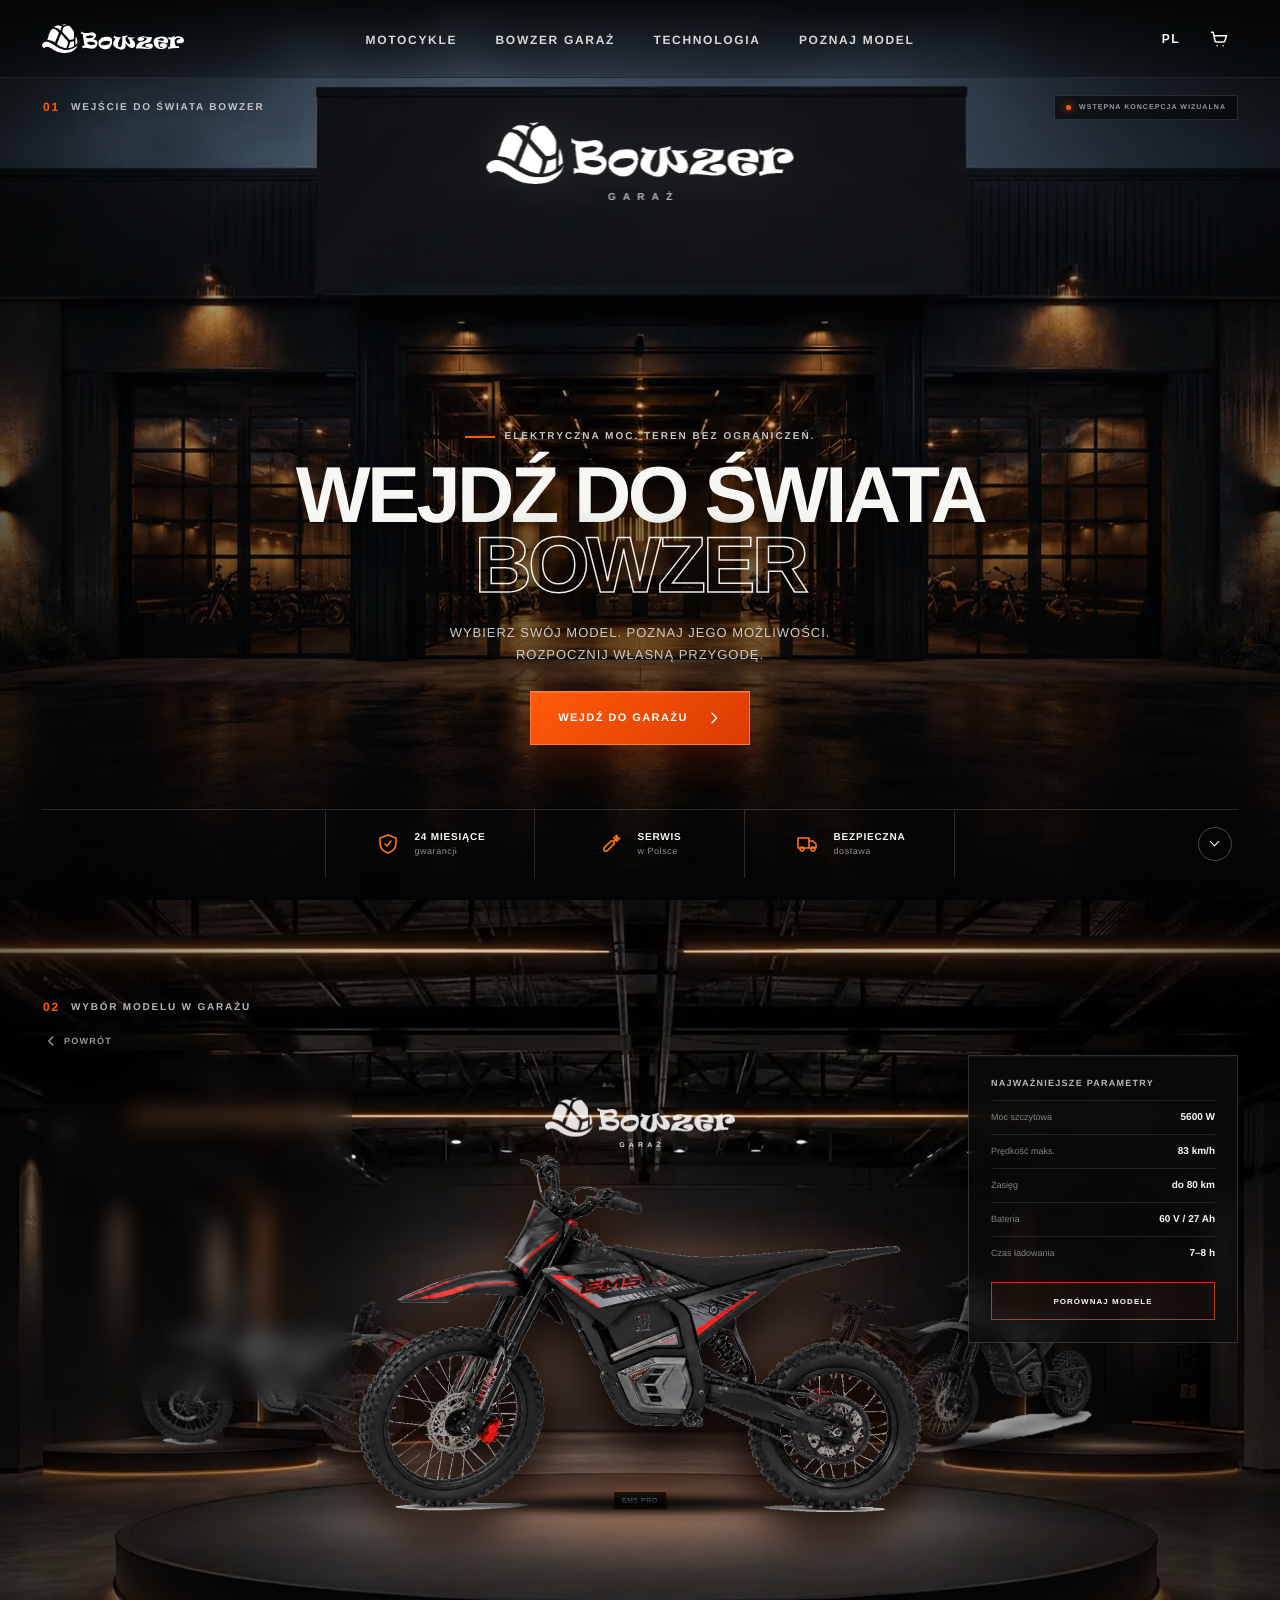
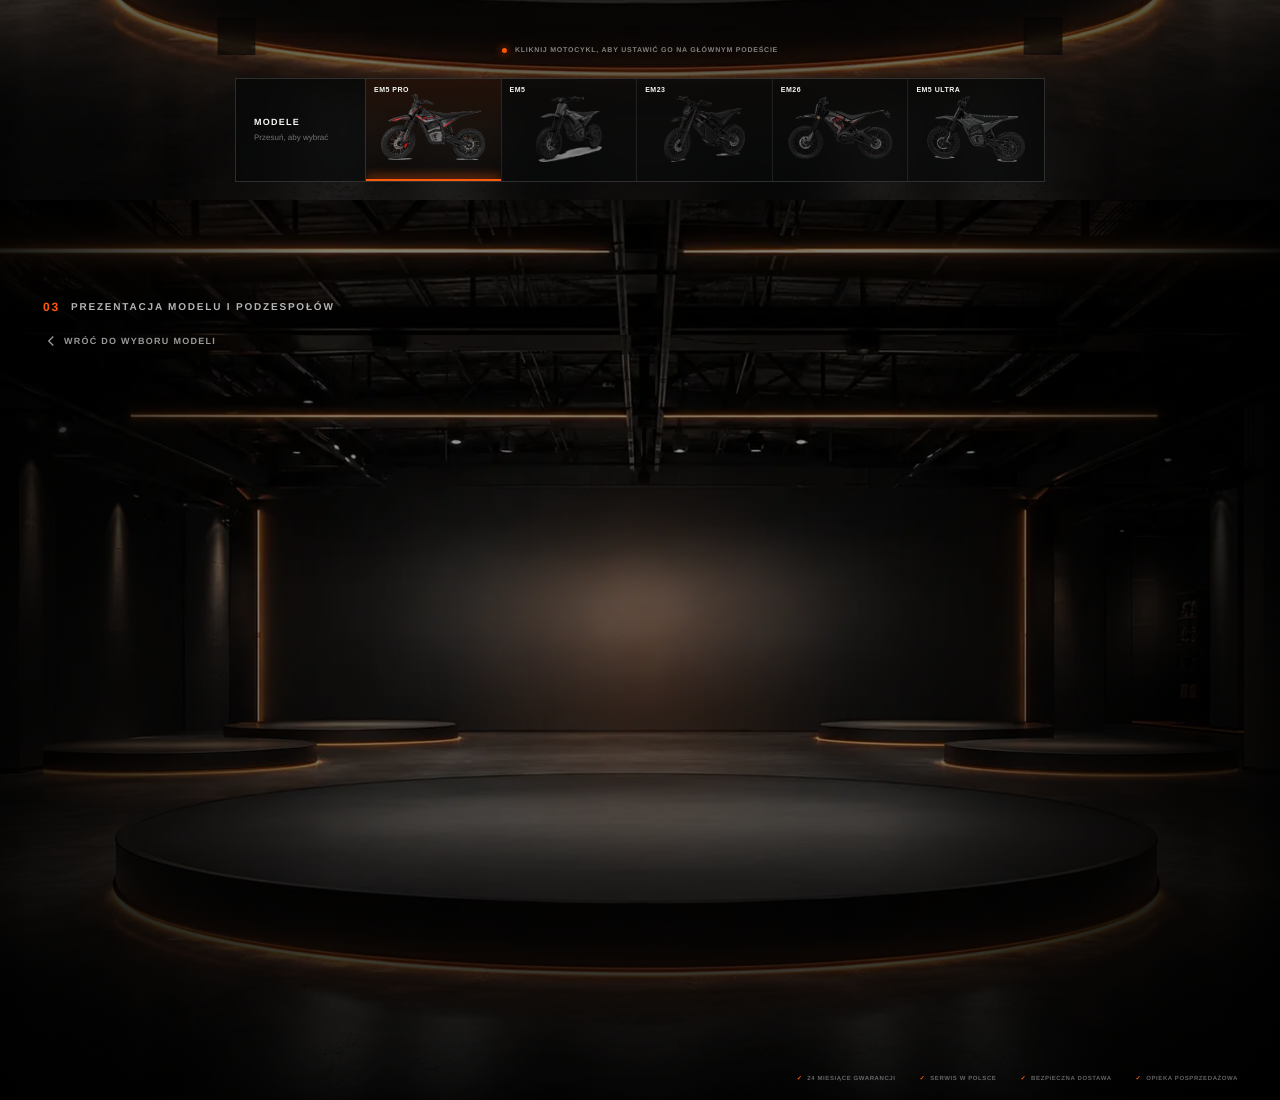
==== commit 29cfc57d: "Refresh Bowzer showroom styling" ====
--- a/bowzer-demo/index.html
+++ b/bowzer-demo/index.html
@@ -6,7 +6,7 @@
   <meta name="theme-color" content="#050606">
   <meta name="robots" content="noindex, nofollow, noarchive">
   <title>Bowzer Garaż — wstępna koncepcja wizualna</title>
-  <link rel="stylesheet" href="styles.css?v=20260718-6">
+  <link rel="stylesheet" href="styles.css?v=20260718-7">
 </head>
 <body>
   <header class="site-header">
--- a/bowzer-demo/styles.css
+++ b/bowzer-demo/styles.css
@@ -283,15 +283,16 @@
 .bike-slot::after {
   content: "";
   position: absolute;
-  z-index: -1;
+  z-index: 2;
   left: 50%;
-  bottom: -7px;
+  bottom: -3px;
   width: 72%;
-  height: 18px;
+  height: 22px;
   transform: translateX(-50%);
   border-radius: 50%;
-  background: radial-gradient(ellipse, rgba(0,0,0,.88), rgba(0,0,0,0) 70%);
-  filter: blur(4px);
+  background: radial-gradient(ellipse, rgba(0,0,0,.96), rgba(0,0,0,.72) 42%, rgba(0,0,0,0) 72%);
+  filter: blur(3px);
+  pointer-events: none;
 }
 .bike-slot img { display: block; width: 100%; height: 100%; object-fit: contain; object-position: center bottom; pointer-events: none; filter: drop-shadow(0 12px 13px rgba(0,0,0,.76)); transition: filter .4s ease, transform .55s cubic-bezier(.22,.75,.22,1); }
 .bike-slot span {
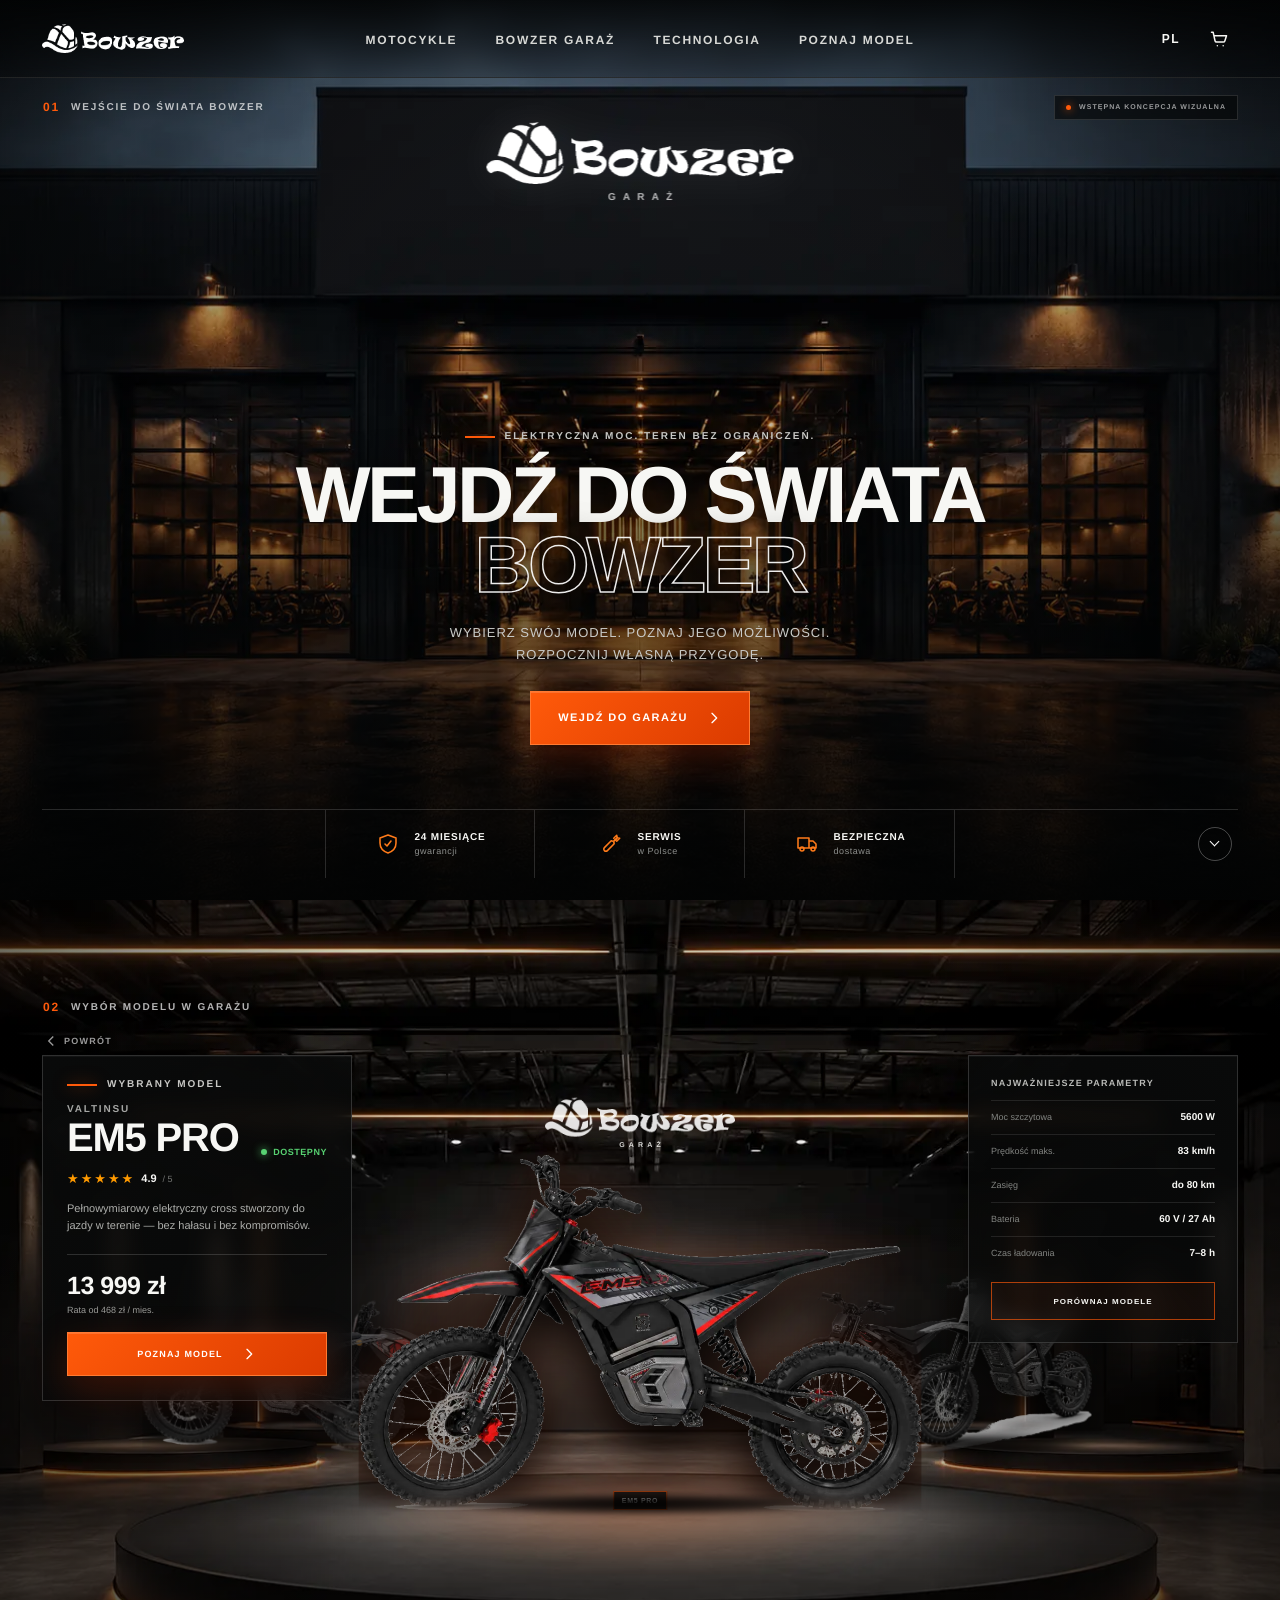
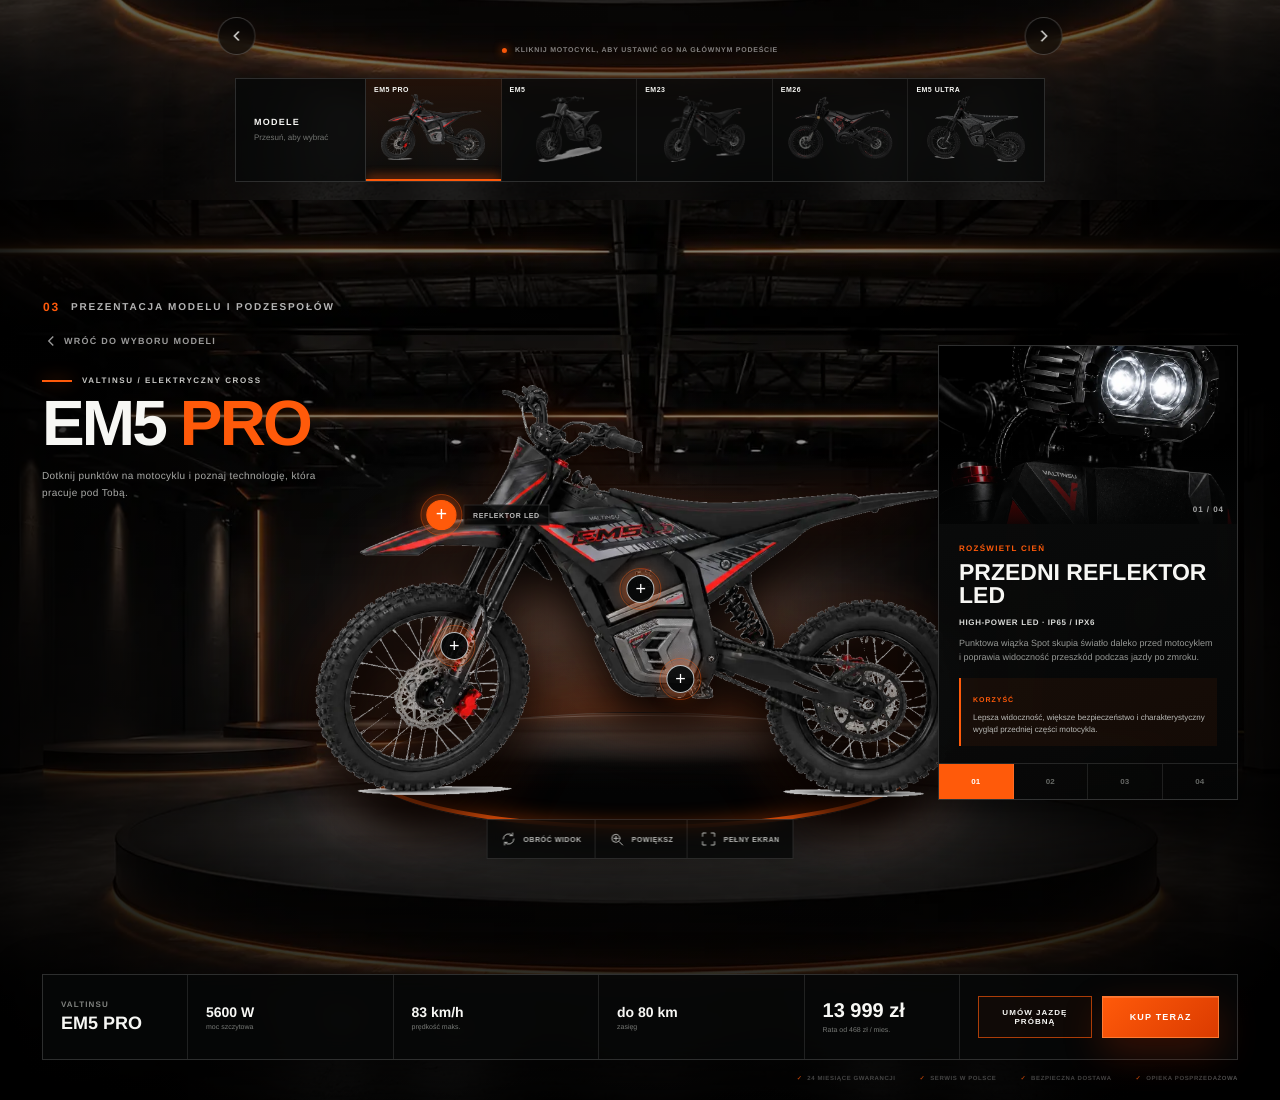
==== commit 86d07f64: "Refresh Bowzer platform blending" ====
--- a/bowzer-demo/index.html
+++ b/bowzer-demo/index.html
@@ -6,7 +6,7 @@
   <meta name="theme-color" content="#050606">
   <meta name="robots" content="noindex, nofollow, noarchive">
   <title>Bowzer Garaż — wstępna koncepcja wizualna</title>
-  <link rel="stylesheet" href="styles.css?v=20260718-7">
+  <link rel="stylesheet" href="styles.css?v=20260718-8">
 </head>
 <body>
   <header class="site-header">
--- a/bowzer-demo/styles.css
+++ b/bowzer-demo/styles.css
@@ -294,7 +294,7 @@
   filter: blur(3px);
   pointer-events: none;
 }
-.bike-slot img { display: block; width: 100%; height: 100%; object-fit: contain; object-position: center bottom; pointer-events: none; filter: drop-shadow(0 12px 13px rgba(0,0,0,.76)); transition: filter .4s ease, transform .55s cubic-bezier(.22,.75,.22,1); }
+.bike-slot img { display: block; width: 100%; height: 100%; object-fit: contain; object-position: center bottom; pointer-events: none; filter: drop-shadow(0 12px 13px rgba(0,0,0,.76)); -webkit-mask-image: linear-gradient(to bottom, #000 0%, #000 92%, rgba(0,0,0,.88) 96%, transparent 100%); mask-image: linear-gradient(to bottom, #000 0%, #000 92%, rgba(0,0,0,.88) 96%, transparent 100%); transition: filter .4s ease, transform .55s cubic-bezier(.22,.75,.22,1); }
 .bike-slot span {
   position: absolute;
   left: 50%;
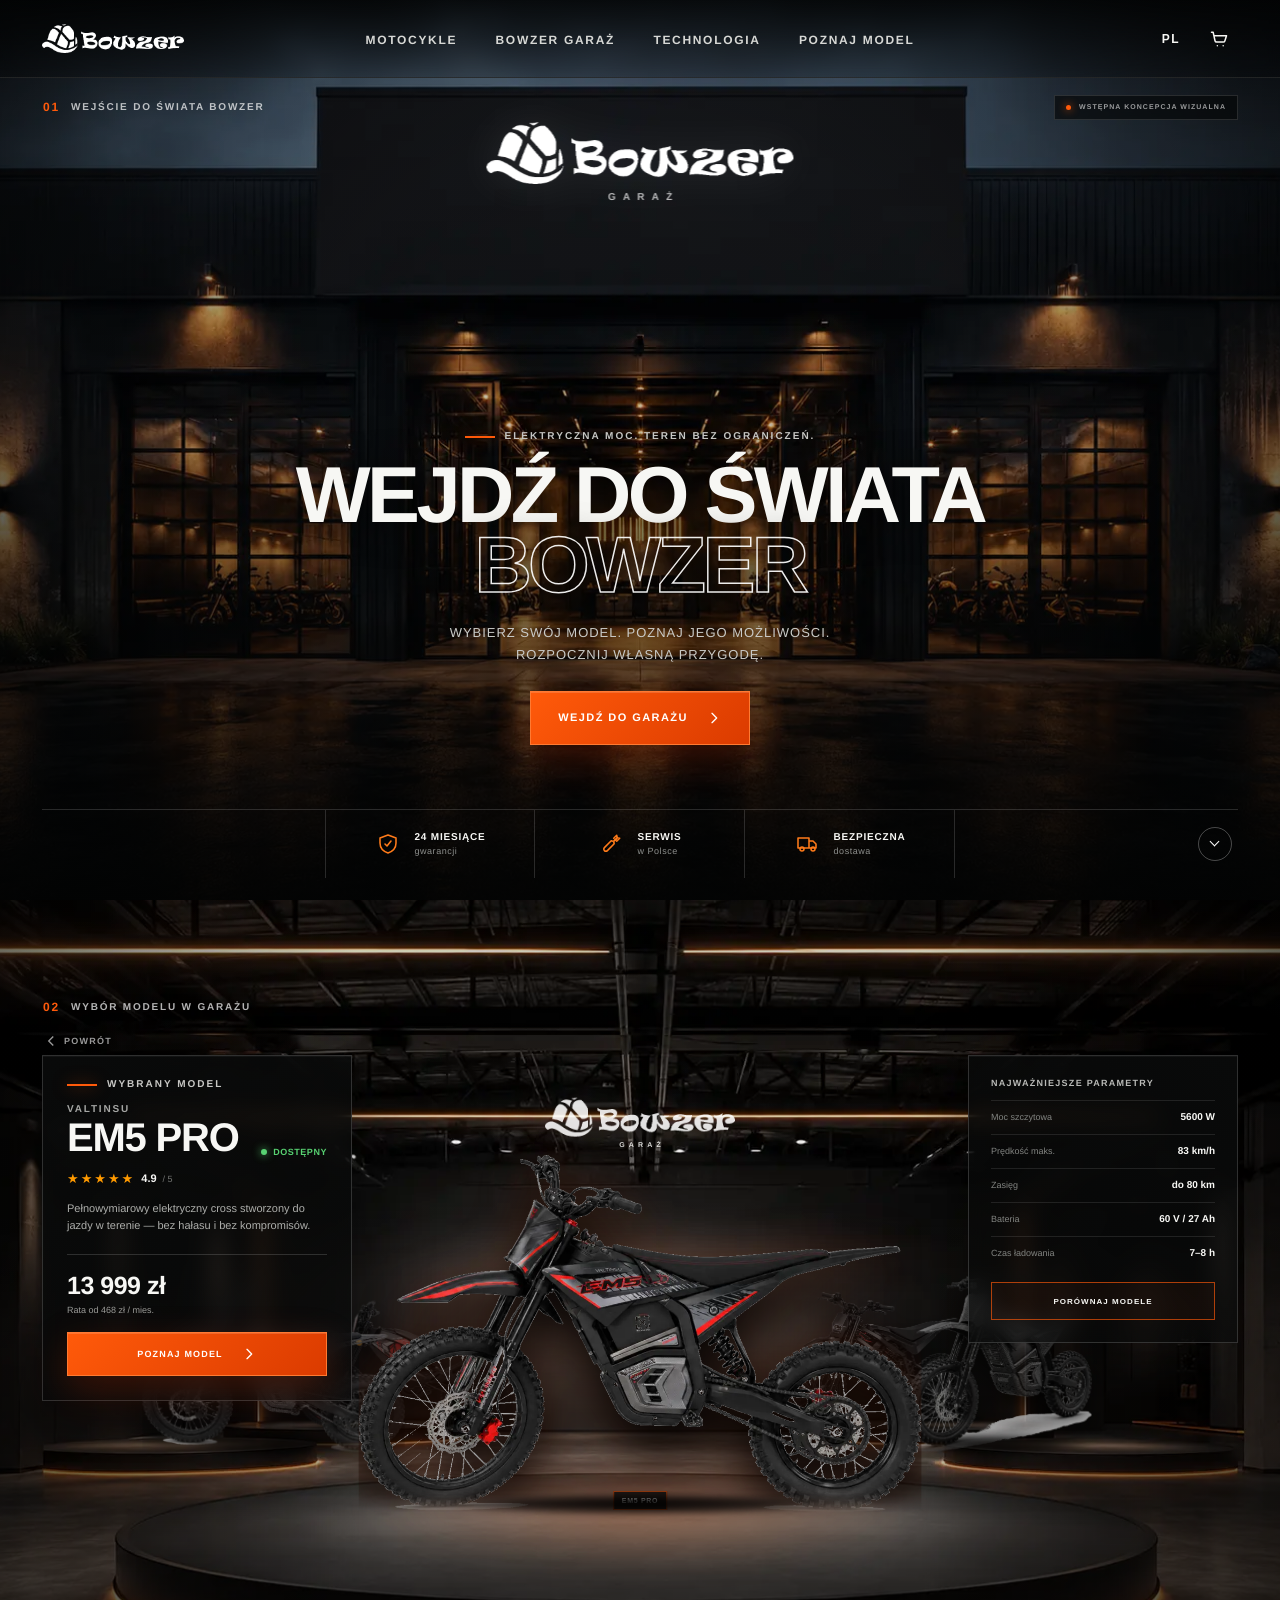
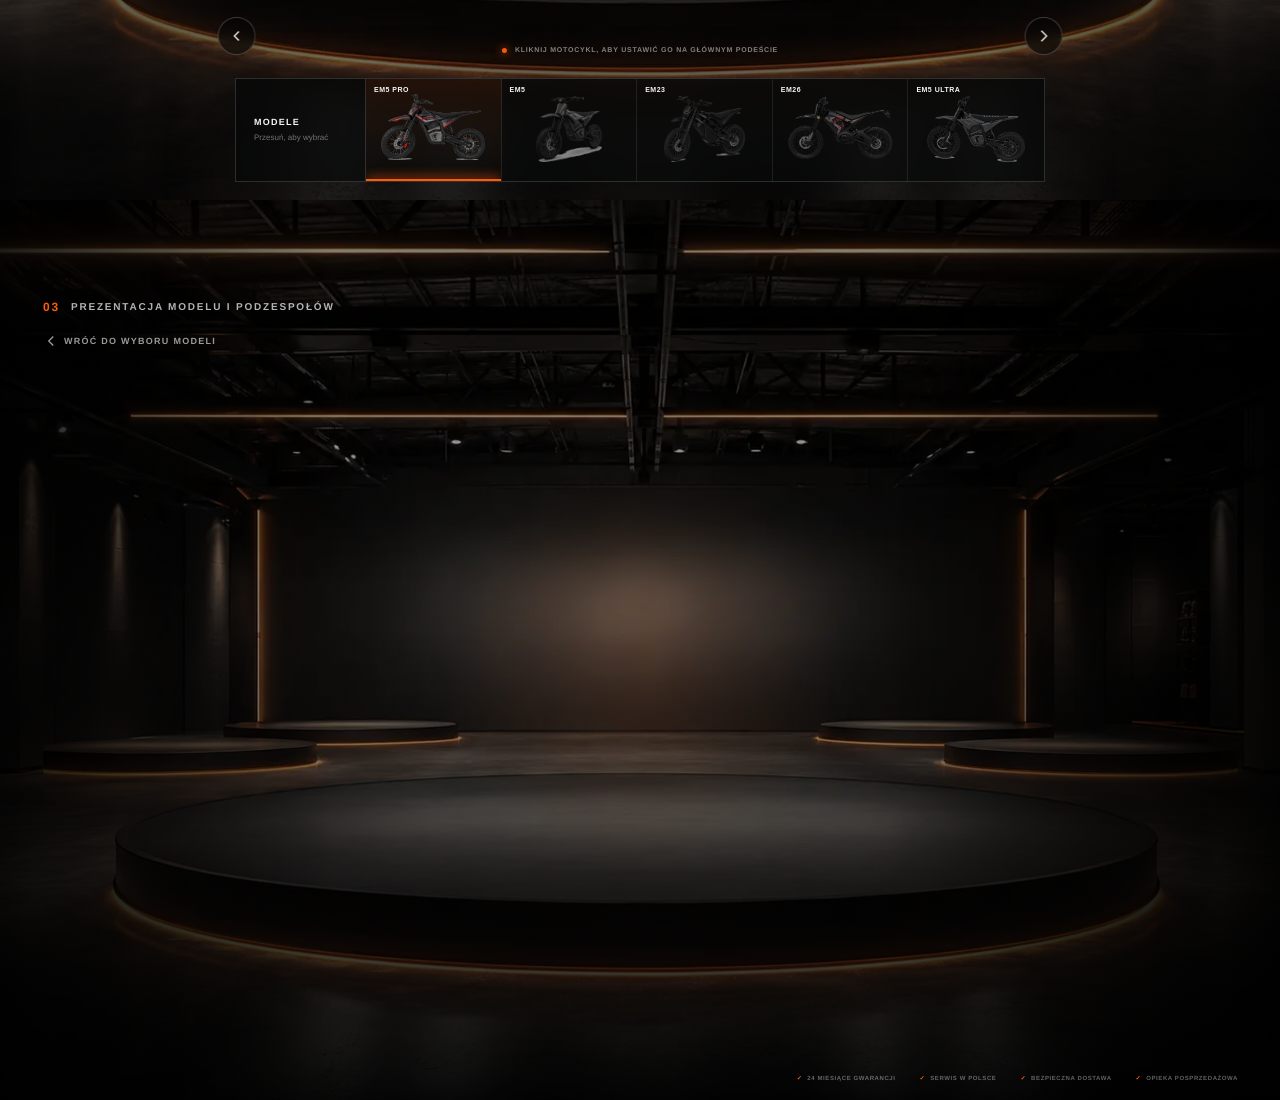
==== commit c94971cf: "Refresh Bowzer mobile layout" ====
--- a/bowzer-demo/index.html
+++ b/bowzer-demo/index.html
@@ -6,7 +6,7 @@
   <meta name="theme-color" content="#050606">
   <meta name="robots" content="noindex, nofollow, noarchive">
   <title>Bowzer Garaż — wstępna koncepcja wizualna</title>
-  <link rel="stylesheet" href="styles.css?v=20260718-8">
+  <link rel="stylesheet" href="styles.css?v=20260718-9">
 </head>
 <body>
   <header class="site-header">
--- a/bowzer-demo/styles.css
+++ b/bowzer-demo/styles.css
@@ -625,7 +625,7 @@
 }
 
 @media (max-width: 980px) {
-  .product-stage { height: 1230px; min-height: 1230px; }
+  .product-stage { height: 1360px; min-height: 1360px; }
   .product-stage::before { background-position: 50% top; }
   .product-stage::after { background: linear-gradient(180deg, rgba(0,0,0,.24), rgba(0,0,0,.12) 30%, rgba(0,0,0,.82) 49%, #030404 74%); }
   .product-stage .scene-label { left: 50%; transform: translateX(-50%); white-space: nowrap; }
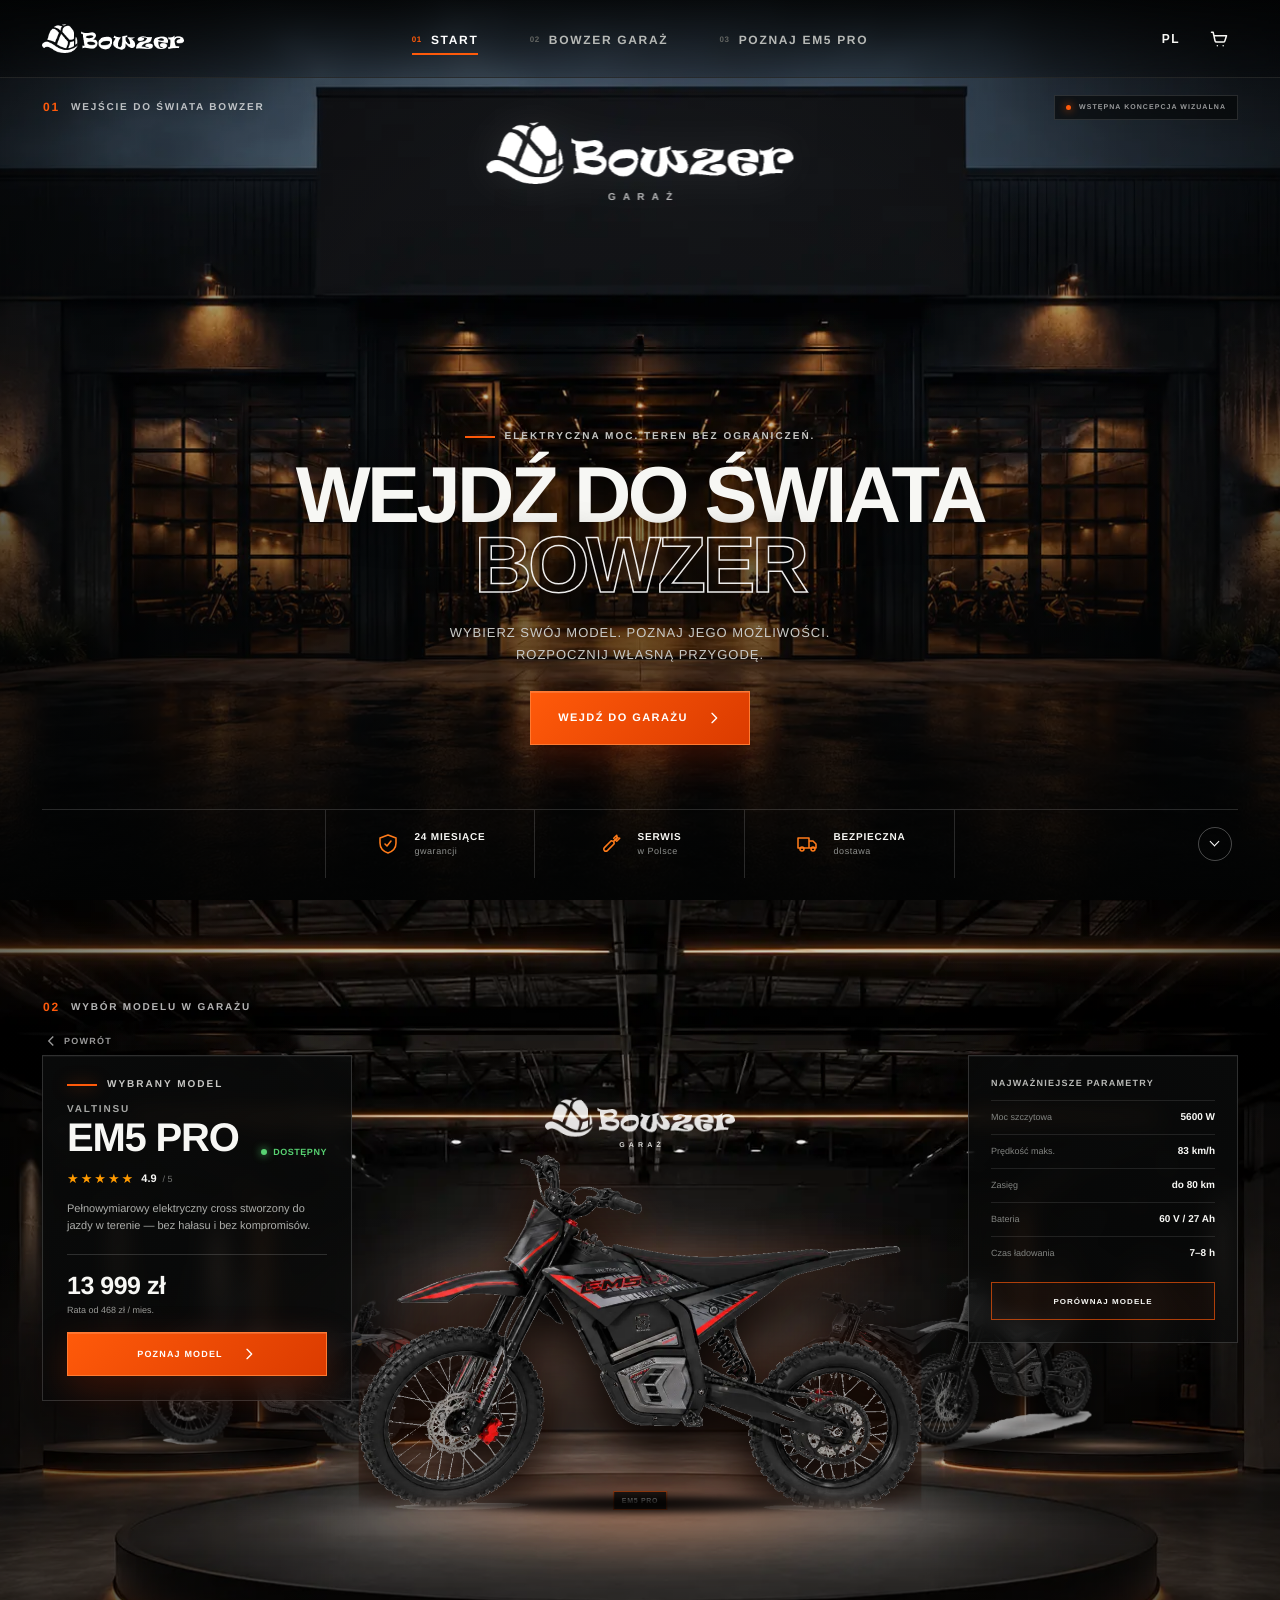
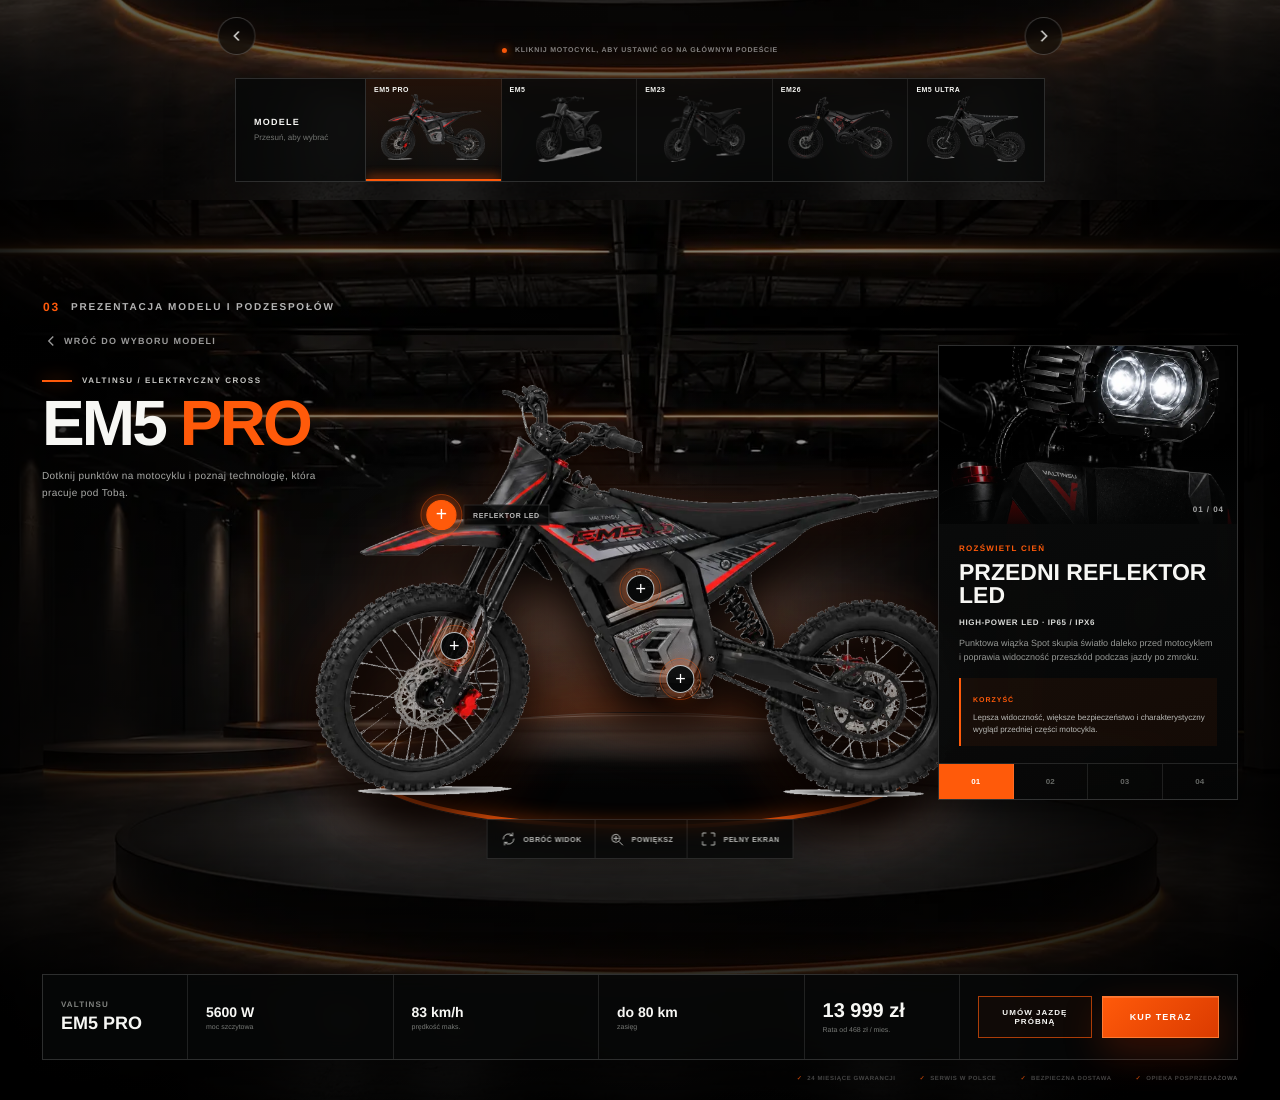
==== commit afed62c9: "Simplify Bowzer top navigation order" ====
--- a/bowzer-demo/index.html
+++ b/bowzer-demo/index.html
@@ -6,7 +6,7 @@
   <meta name="theme-color" content="#050606">
   <meta name="robots" content="noindex, nofollow, noarchive">
   <title>Bowzer Garaż — wstępna koncepcja wizualna</title>
-  <link rel="stylesheet" href="styles.css?v=20260718-9">
+  <link rel="stylesheet" href="styles.css?v=20260718-10">
 </head>
 <body>
   <header class="site-header">
@@ -14,10 +14,9 @@
       <img data-asset="bowzer-logo-white.png" src="[data-uri]" alt="Bowzer">
     </a>
     <nav class="desktop-nav" aria-label="Główna nawigacja">
-      <a href="#showroom">Motocykle</a>
-      <a href="#showroom">Bowzer Garaż</a>
-      <a href="#model-presentation">Technologia</a>
-      <a href="#model-presentation">Poznaj model</a>
+      <a href="#entrance" aria-current="page"><span>01</span> Start</a>
+      <a href="#showroom"><span>02</span> Bowzer Garaż</a>
+      <a href="#model-presentation"><span>03</span> Poznaj EM5 Pro</a>
     </nav>
     <div class="header-actions">
       <button class="language" type="button" aria-label="Język polski">PL</button>
@@ -240,6 +239,6 @@
   <script src="asset-11.js?v=20260718-stage3"></script>
   <script src="asset-12.js?v=20260718-stage3"></script>
   <script src="asset-init.js?v=20260718-2"></script>
-  <script src="app.js?v=20260718-4"></script>
+  <script src="app.js?v=20260718-5"></script>
 </body>
 </html>
--- a/bowzer-demo/styles.css
+++ b/bowzer-demo/styles.css
@@ -37,16 +37,21 @@
 }
 .header-brand { display: flex; width: 142px; }
 .header-brand img { width: 100%; height: auto; display: block; }
-.desktop-nav { display: flex; justify-content: center; gap: clamp(24px, 3vw, 52px); }
+.desktop-nav { display: flex; justify-content: center; gap: clamp(34px, 4vw, 68px); }
 .desktop-nav a {
   position: relative;
+  display: flex;
+  align-items: center;
+  gap: 9px;
   padding: 28px 0 26px;
-  color: #d7d8d5;
+  color: #b7b9b6;
   font-size: 12px;
   font-weight: 700;
   letter-spacing: .14em;
   text-transform: uppercase;
-}
+  transition: color .25s ease;
+}
+.desktop-nav a > span { color: #626461; font-size: 8px; letter-spacing: .08em; transition: color .25s ease; }
 .desktop-nav a::after {
   content: "";
   position: absolute;
@@ -57,7 +62,9 @@
   background: var(--orange);
   transition: width .25s ease;
 }
-.desktop-nav a:hover::after { width: 100%; }
+.desktop-nav a:hover, .desktop-nav a[aria-current="page"] { color: #fff; }
+.desktop-nav a:hover > span, .desktop-nav a[aria-current="page"] > span { color: var(--orange); }
+.desktop-nav a:hover::after, .desktop-nav a[aria-current="page"]::after { width: 100%; }
 .header-actions { display: flex; justify-content: flex-end; align-items: center; gap: 10px; }
 .language, .icon-button {
   border: 0;
